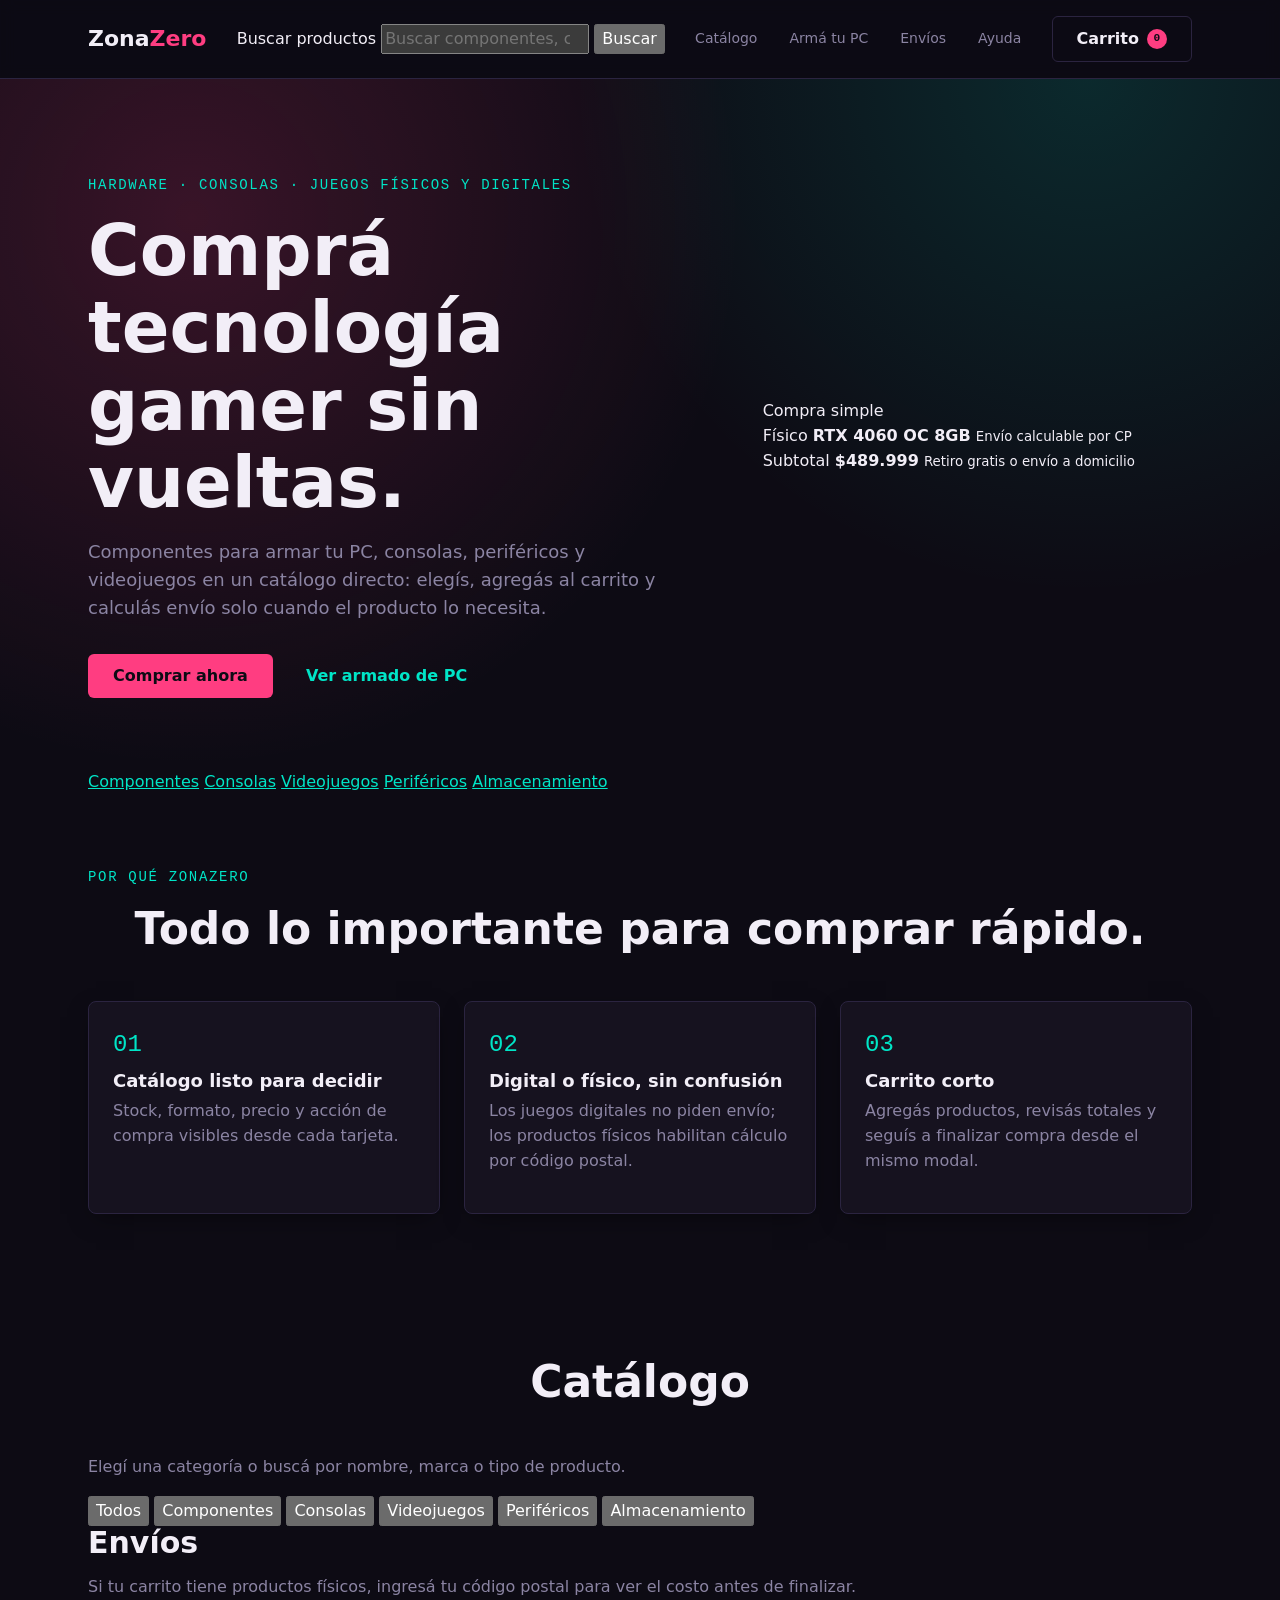
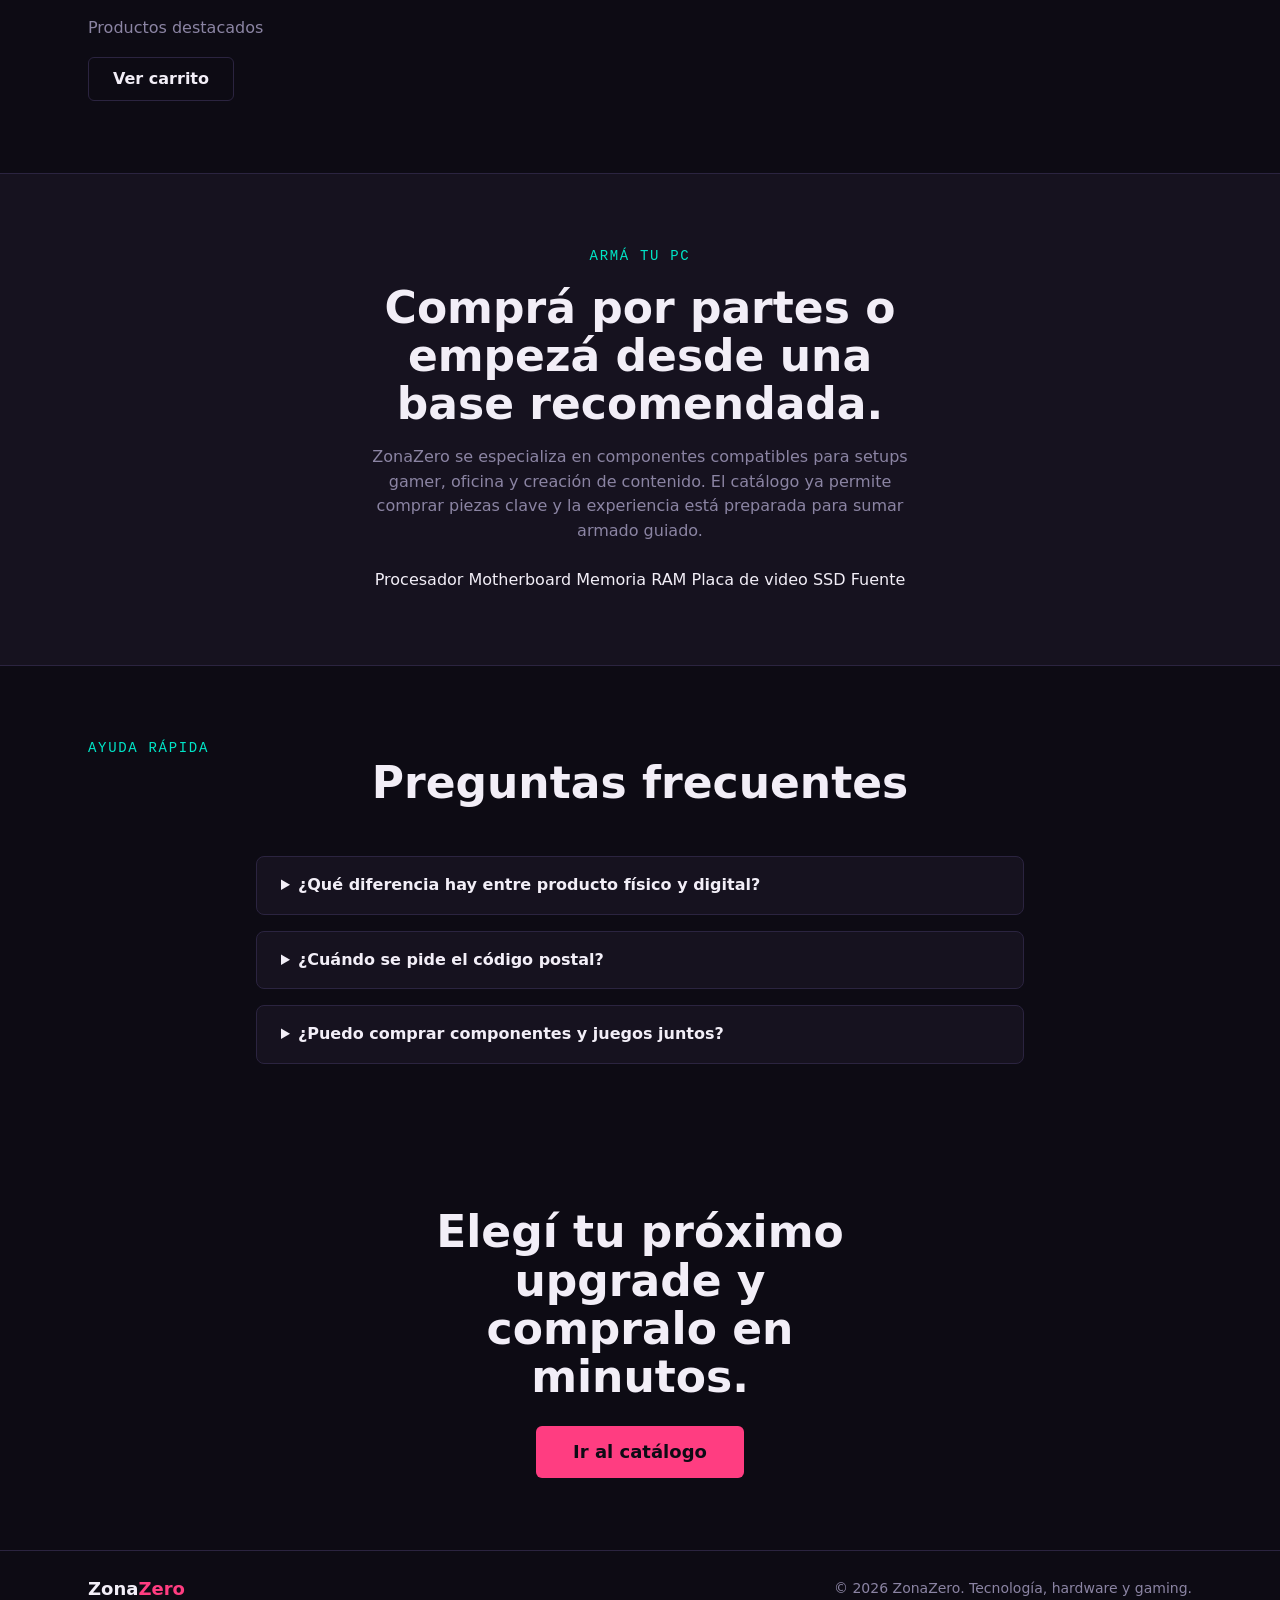
==== src/index.html @ 5b030ef7 "first commit" ====
<!DOCTYPE html>
<html lang="es">
<head>
  <meta charset="UTF-8">
  <meta name="viewport" content="width=device-width, initial-scale=1.0">
  <title>ZonaZero — Tecnología, componentes y gaming</title>
  <meta name="author" content="ZonaZero by @JoaquinNeguelua">
  <meta name="title" content="ZonaZero">
  <meta name="description" content="Comprá componentes de PC, consolas, videojuegos físicos y digitales con carrito simple y cálculo de envío por código postal.">

  <link rel="stylesheet" href="css/variables.css">
  <link rel="stylesheet" href="css/base.css">
  <link rel="stylesheet" href="css/components.css">
</head>
<body>
  <a class="skip-link" href="#main">Saltar al contenido principal</a>

  <header class="site-header" data-header>
    <div class="wrap site-header__inner">
      <a href="#hero" class="logo" aria-label="ZonaZero, inicio">
        Zona<span class="logo__accent">Zero</span>
      </a>

      <form class="header-search" role="search" aria-label="Buscar productos">
        <label class="sr-only" for="site-search">Buscar productos</label>
        <input id="site-search" type="search" placeholder="Buscar componentes, consolas o juegos" data-search-input>
        <button type="submit" aria-label="Buscar">Buscar</button>
      </form>

      <nav class="site-nav" aria-label="Navegación principal">
        <a href="#catalogo">Catálogo</a>
        <a href="#armador">Armá tu PC</a>
        <a href="#envios">Envíos</a>
        <a href="#faq">Ayuda</a>
      </nav>

      <button type="button" class="btn btn--outline cart-btn" data-open-modal="cart-modal" data-cart-button>
        Carrito <span class="cart-btn__count" data-cart-count>0</span>
      </button>
    </div>
  </header>

  <main id="main">
    <section id="hero" class="hero">
      <div class="wrap hero__inner">
        <div class="hero__copy">
          <p class="eyebrow">Hardware · Consolas · Juegos físicos y digitales</p>
          <h1 class="hero__title">
            Comprá tecnología gamer sin vueltas.
          </h1>
          <p class="hero__subtitle">
            Componentes para armar tu PC, consolas, periféricos y videojuegos en un catálogo directo:
            elegís, agregás al carrito y calculás envío solo cuando el producto lo necesita.
          </p>
          <div class="hero__actions">
            <a href="#catalogo" class="btn btn--primary">Comprar ahora</a>
            <a href="#armador" class="btn btn--ghost">Ver armado de PC</a>
          </div>
        </div>

        <figure class="commerce-preview" aria-labelledby="commerce-preview-title">
          <figcaption id="commerce-preview-title" class="commerce-preview__title">Compra simple</figcaption>
          <div class="commerce-preview__screen">
            <div class="commerce-preview__featured">
              <span class="product-visual product-visual--gpu" aria-hidden="true"></span>
              <div>
                <span class="badge">Físico</span>
                <strong>RTX 4060 OC 8GB</strong>
                <small>Envío calculable por CP</small>
              </div>
            </div>
            <div class="commerce-preview__summary">
              <span>Subtotal</span>
              <strong>$489.999</strong>
              <small>Retiro gratis o envío a domicilio</small>
            </div>
          </div>
        </figure>
      </div>
    </section>

    <section class="category-strip" aria-label="Categorías destacadas">
      <div class="wrap category-strip__inner">
        <a href="#catalogo" data-category-link="Componentes">Componentes</a>
        <a href="#catalogo" data-category-link="Consolas">Consolas</a>
        <a href="#catalogo" data-category-link="Videojuegos">Videojuegos</a>
        <a href="#catalogo" data-category-link="Periféricos">Periféricos</a>
        <a href="#catalogo" data-category-link="Almacenamiento">Almacenamiento</a>
      </div>
    </section>

    <section id="beneficios" class="beneficios">
      <div class="wrap">
        <div class="section-heading">
          <p class="eyebrow">Por qué ZonaZero</p>
          <h2>Todo lo importante para comprar rápido.</h2>
        </div>

        <div class="beneficios__grid">
          <article class="benefit-card">
            <p class="benefit-card__icon" aria-hidden="true">01</p>
            <h3>Catálogo listo para decidir</h3>
            <p>Stock, formato, precio y acción de compra visibles desde cada tarjeta.</p>
          </article>

          <article class="benefit-card">
            <p class="benefit-card__icon" aria-hidden="true">02</p>
            <h3>Digital o físico, sin confusión</h3>
            <p>Los juegos digitales no piden envío; los productos físicos habilitan cálculo por código postal.</p>
          </article>

          <article class="benefit-card">
            <p class="benefit-card__icon" aria-hidden="true">03</p>
            <h3>Carrito corto</h3>
            <p>Agregás productos, revisás totales y seguís a finalizar compra desde el mismo modal.</p>
          </article>
        </div>
      </div>
    </section>

    <section id="catalogo" class="catalogo">
      <div class="wrap catalogo__layout">
        <aside class="catalog-sidebar" aria-label="Filtros de catálogo">
          <h2>Catálogo</h2>
          <p>Elegí una categoría o buscá por nombre, marca o tipo de producto.</p>

          <div class="filter-group" role="group" aria-label="Filtrar por categoría">
            <button type="button" class="filter-chip is-active" data-category-filter="Todos">Todos</button>
            <button type="button" class="filter-chip" data-category-filter="Componentes">Componentes</button>
            <button type="button" class="filter-chip" data-category-filter="Consolas">Consolas</button>
            <button type="button" class="filter-chip" data-category-filter="Videojuegos">Videojuegos</button>
            <button type="button" class="filter-chip" data-category-filter="Periféricos">Periféricos</button>
            <button type="button" class="filter-chip" data-category-filter="Almacenamiento">Almacenamiento</button>
          </div>

          <div id="envios" class="shipping-note">
            <h3>Envíos</h3>
            <p>Si tu carrito tiene productos físicos, ingresá tu código postal para ver el costo antes de finalizar.</p>
          </div>
        </aside>

        <div class="catalog-content">
          <div class="catalog-toolbar">
            <p data-catalog-summary>Productos destacados</p>
            <button type="button" class="btn btn--outline" data-open-modal="cart-modal">Ver carrito</button>
          </div>
          <div class="catalogo__grid" data-catalog></div>
          <p class="catalog-empty" data-catalog-empty hidden>No encontramos productos con ese filtro.</p>
        </div>
      </div>
    </section>

    <section id="armador" class="armador">
      <div class="wrap armador__inner">
        <div>
          <p class="eyebrow">Armá tu PC</p>
          <h2>Comprá por partes o empezá desde una base recomendada.</h2>
          <p class="armador__desc">
            ZonaZero se especializa en componentes compatibles para setups gamer, oficina y creación de contenido.
            El catálogo ya permite comprar piezas clave y la experiencia está preparada para sumar armado guiado.
          </p>
        </div>
        <div class="build-list" aria-label="Componentes principales para armar una PC">
          <span>Procesador</span>
          <span>Motherboard</span>
          <span>Memoria RAM</span>
          <span>Placa de video</span>
          <span>SSD</span>
          <span>Fuente</span>
        </div>
      </div>
    </section>

    <section id="faq" class="faq">
      <div class="wrap">
        <div class="section-heading">
          <p class="eyebrow">Ayuda rápida</p>
          <h2>Preguntas frecuentes</h2>
        </div>

        <div class="faq__list">
          <details>
            <summary>¿Qué diferencia hay entre producto físico y digital?</summary>
            <p>El físico requiere retiro o envío a domicilio. El digital se entrega por email o cuenta asociada, sin costo de envío.</p>
          </details>
          <details>
            <summary>¿Cuándo se pide el código postal?</summary>
            <p>Solo cuando el carrito incluye al menos un producto físico. Así evitamos pasos innecesarios.</p>
          </details>
          <details>
            <summary>¿Puedo comprar componentes y juegos juntos?</summary>
            <p>Sí. El carrito combina categorías y calcula el envío únicamente sobre los artículos físicos.</p>
          </details>
        </div>
      </div>
    </section>

    <section class="cta-final">
      <div class="wrap cta-final__inner">
        <h2>Elegí tu próximo upgrade y compralo en minutos.</h2>
        <a href="#catalogo" class="btn btn--primary btn--lg">Ir al catálogo</a>
      </div>
    </section>
  </main>

  <footer class="site-footer">
    <div class="wrap site-footer__inner">
      <span class="logo logo--sm">Zona<span class="logo__accent">Zero</span></span>
      <p>© 2026 ZonaZero. Tecnología, hardware y gaming.</p>
    </div>
  </footer>

  <dialog id="cart-modal" class="modal modal--wide" aria-labelledby="cart-modal-title">
    <div class="modal__header">
      <h2 id="cart-modal-title">Tu carrito</h2>
      <button type="button" class="modal__close" data-close-modal aria-label="Cerrar">x</button>
    </div>

    <div class="modal__body">
      <p class="cart-empty" data-cart-empty>
        Todavía no agregaste productos. Volvé al catálogo para empezar.
      </p>
      <div class="cart-items" data-cart-items></div>

      <form class="shipping-calculator" data-shipping-form hidden novalidate>
        <div class="field">
          <label for="shipping-postal-code">Código postal para calcular envío</label>
          <div class="inline-field">
            <input type="text" id="shipping-postal-code" name="postalCode" inputmode="numeric" placeholder="Ej: 8400" maxlength="8" aria-describedby="shipping-postal-code-error shipping-result">
            <button type="submit" class="btn btn--outline">Calcular</button>
          </div>
          <small id="shipping-postal-code-error" class="field__error" data-shipping-error aria-live="polite"></small>
        </div>
        <p id="shipping-result" class="shipping-result" data-shipping-result aria-live="polite"></p>
      </form>

      <p class="digital-note" data-digital-note hidden>Tu carrito solo tiene productos digitales: no se requiere envío.</p>
    </div>

    <div class="modal__footer cart-footer">
      <dl class="cart-totals">
        <div>
          <dt>Subtotal</dt>
          <dd data-cart-subtotal>$0</dd>
        </div>
        <div>
          <dt>Envío</dt>
          <dd data-cart-shipping>$0</dd>
        </div>
        <div class="cart-totals__total">
          <dt>Total</dt>
          <dd data-cart-total>$0</dd>
        </div>
      </dl>
      <button type="button" class="btn btn--primary" data-checkout-trigger disabled>
        Finalizar compra
      </button>
    </div>
  </dialog>

  <dialog id="checkout-modal" class="modal modal--wide" aria-labelledby="checkout-modal-title">
    <form class="modal__form" novalidate data-checkout-form>
      <div class="modal__header">
        <h2 id="checkout-modal-title">Finalizar compra</h2>
        <button type="button" class="modal__close" data-close-modal aria-label="Cerrar">x</button>
      </div>

      <div class="modal__body">
        <p class="checkout-total">Total a pagar: <strong data-checkout-total>$0</strong></p>

        <div class="field-row">
          <div class="field">
            <label for="checkout-name">Nombre completo</label>
            <input type="text" id="checkout-name" name="customerName" autocomplete="name" required aria-describedby="checkout-name-error">
            <small id="checkout-name-error" class="field__error" data-error-for="checkout-name" aria-live="polite"></small>
          </div>
          <div class="field">
            <label for="checkout-email">Email</label>
            <input type="email" id="checkout-email" name="customerEmail" autocomplete="email" required aria-describedby="checkout-email-error">
            <small id="checkout-email-error" class="field__error" data-error-for="checkout-email" aria-live="polite"></small>
          </div>
        </div>

        <div class="field" data-address-field hidden>
          <label for="checkout-address">Dirección de entrega</label>
          <input type="text" id="checkout-address" name="shippingAddress" autocomplete="street-address" aria-describedby="checkout-address-error">
          <small id="checkout-address-error" class="field__error" data-error-for="checkout-address" aria-live="polite"></small>
        </div>

        <div class="field">
          <label for="checkout-card-number">Número de tarjeta</label>
          <input type="text" id="checkout-card-number" name="cardNumber" inputmode="numeric" autocomplete="cc-number" placeholder="0000 0000 0000 0000" maxlength="19" required aria-describedby="checkout-card-number-error">
          <small id="checkout-card-number-error" class="field__error" data-error-for="checkout-card-number" aria-live="polite"></small>
        </div>

        <div class="field-row">
          <div class="field">
            <label for="checkout-card-exp">Vencimiento</label>
            <input type="text" id="checkout-card-exp" name="cardExpiry" inputmode="numeric" autocomplete="cc-exp" placeholder="MM/AA" maxlength="5" required aria-describedby="checkout-card-exp-error">
            <small id="checkout-card-exp-error" class="field__error" data-error-for="checkout-card-exp" aria-live="polite"></small>
          </div>
          <div class="field">
            <label for="checkout-card-cvv">Código de seguridad</label>
            <input type="text" id="checkout-card-cvv" name="cardCvv" inputmode="numeric" autocomplete="cc-csc" placeholder="CVV" maxlength="4" required aria-describedby="checkout-card-cvv-error">
            <small id="checkout-card-cvv-error" class="field__error" data-error-for="checkout-card-cvv" aria-live="polite"></small>
          </div>
        </div>

        <p class="modal__disclaimer">
          Revisá el total antes de confirmar. Los productos digitales se entregan sin costo de envío.
        </p>
      </div>

      <div class="modal__footer">
        <button type="submit" class="btn btn--primary">Confirmar compra</button>
      </div>
    </form>
    <div class="checkout-success" data-checkout-success hidden tabindex="-1">
      Compra confirmada. Te enviamos el detalle del pedido por email.
    </div>
  </dialog>

  <script type="module" src="js/main.js"></script>
</body>
</html>
---- src/css/variables.css ----
/* ============================================================
   ZeroZone — Design Tokens
   Cambiar de temática/campaña = editar este archivo únicamente.
   ============================================================ */

:root {
  /* --- Color: fondo y superficie --- */
  --zz-bg: #0d0b14;
  --zz-surface: #16121f;
  --zz-surface-raised: #1e1830;
  --zz-border: #2b2440;

  /* --- Color: acentos --- */
  --zz-accent-primary: #ff3d81;   /* magenta marquesina */
  --zz-accent-primary-dim: #b32b5c;
  --zz-accent-secondary: #00e5c7; /* cian fósforo CRT */

  /* --- Color: texto --- */
  --zz-text: #f2eef7;
  --zz-text-muted: #8b84a3;
  --zz-text-on-accent: #0d0b14;

  /* --- Color: estado --- */
  --zz-error: #ff6b6b;
  --zz-success: #00e5c7;

  /* --- Tipografía --- */
  --zz-font-display: "Segoe UI", system-ui, sans-serif;
  --zz-font-body: system-ui, -apple-system, BlinkMacSystemFont, "Segoe UI", sans-serif;
  --zz-font-mono: "SFMono-Regular", Consolas, "Liberation Mono", ui-monospace, monospace;

  --zz-fs-900: clamp(2.75rem, 2rem + 3vw, 4.5rem);   /* H1 */
  --zz-fs-800: clamp(2rem, 1.6rem + 1.6vw, 2.75rem);  /* H2 */
  --zz-fs-700: clamp(1.5rem, 1.3rem + 0.8vw, 1.875rem);/* H3 */
  --zz-fs-500: 1.125rem;  /* body destacado */
  --zz-fs-400: 1rem;      /* body */
  --zz-fs-300: 0.875rem;  /* caption / small */

  --zz-lh-tight: 1.1;
  --zz-lh-normal: 1.55;

  /* --- Spacing (escala de 8px) --- */
  --zz-space-1: 0.5rem;
  --zz-space-2: 1rem;
  --zz-space-3: 1.5rem;
  --zz-space-4: 2rem;
  --zz-space-5: 3rem;
  --zz-space-6: 4.5rem;
  --zz-space-7: 6rem;

  /* --- Layout --- */
  --zz-max-width: 72rem;
  --zz-radius-sm: 6px;
  --zz-radius-md: 8px;
  --zz-radius-lg: 8px;

  /* --- Efectos --- */
  --zz-shadow-card: 0 8px 24px -8px rgb(0 0 0 / 0.5);
  --zz-glow-primary: 0 0 0 1px var(--zz-accent-primary),
                      0 0 24px -4px var(--zz-accent-primary);
  --zz-transition: 180ms ease;
}

/* Respeta la preferencia de movimiento reducido del sistema */
@media (prefers-reduced-motion: reduce) {
  :root {
    --zz-transition: 0ms;
  }
}
---- src/css/base.css ----
/* ============================================================
   ZeroZone — Base
   Reset ligero + tipografía global, foco y base de controles.
   ============================================================ */

*,
*::before,
*::after {
  box-sizing: border-box;
}

html {
  scroll-behavior: smooth;
  color-scheme: dark;
}

@media (prefers-reduced-motion: reduce) {
  html {
    scroll-behavior: auto;
  }
}

body {
  margin: 0;
  background: var(--zz-bg);
  color: var(--zz-text);
  font-family: var(--zz-font-body);
  font-size: var(--zz-fs-400);
  line-height: var(--zz-lh-normal);
  -webkit-font-smoothing: antialiased;
}

h1, h2, h3 {
  font-family: var(--zz-font-display);
  color: var(--zz-text);
  line-height: var(--zz-lh-tight);
  letter-spacing: 0;
  margin: 0 0 var(--zz-space-2);
}

h1 { font-size: var(--zz-fs-900); }
h2 { font-size: var(--zz-fs-800); }
h3 { font-size: var(--zz-fs-700); }

p {
  margin: 0 0 var(--zz-space-2);
  color: var(--zz-text-muted);
}

a {
  color: var(--zz-accent-secondary);
}

button,
input {
  font: inherit;
}

/* Foco visible consistente en todo el sitio (a11y) */
:focus-visible {
  outline: 2px solid var(--zz-accent-secondary);
  outline-offset: 3px;
  border-radius: 4px;
}

/* Contenedor centrado reutilizable */
.wrap {
  width: 100%;
  max-width: var(--zz-max-width);
  margin-inline: auto;
  padding-inline: var(--zz-space-3);
}

/* Utilidad tipográfica: texto pequeño "eyebrow" sobre títulos */
.eyebrow {
  font-family: var(--zz-font-mono);
  font-size: var(--zz-fs-300);
  color: var(--zz-accent-secondary);
  text-transform: uppercase;
  letter-spacing: 0.12em;
  margin-bottom: var(--zz-space-2);
}

/* Link de salto de accesibilidad, visible solo al enfocar */
.skip-link {
  position: absolute;
  left: -9999px;
  top: 0;
  background: var(--zz-accent-primary);
  color: var(--zz-text-on-accent);
  padding: var(--zz-space-1) var(--zz-space-2);
  z-index: 1000;
  border-radius: 0 0 var(--zz-radius-sm) 0;
}

.skip-link:focus {
  left: 0;
}
---- src/css/components.css ----
/* ============================================================
   ZeroZone — Components
   ============================================================ */

/* -------------------- Botones -------------------- */
.btn {
  --_pad-y: 0.75rem;
  --_pad-x: 1.5rem;
  display: inline-flex;
  align-items: center;
  gap: 0.5rem;
  font-family: var(--zz-font-body);
  font-weight: 600;
  font-size: var(--zz-fs-400);
  padding: var(--_pad-y) var(--_pad-x);
  border-radius: var(--zz-radius-sm);
  border: 1px solid transparent;
  cursor: pointer;
  transition: transform var(--zz-transition), box-shadow var(--zz-transition),
              background-color var(--zz-transition), border-color var(--zz-transition);
  text-decoration: none;
  line-height: 1;
  text-align: center;
  min-height: 2.75rem;
}

.btn:hover {
  transform: translateY(-1px);
}

.btn--primary {
  background: var(--zz-accent-primary);
  color: var(--zz-text-on-accent);
}

.btn--primary:hover {
  box-shadow: var(--zz-glow-primary);
}

.btn--outline {
  background: transparent;
  border-color: var(--zz-border);
  color: var(--zz-text);
}

.btn--outline:hover {
  border-color: var(--zz-accent-primary);
}

.btn--ghost {
  background: transparent;
  color: var(--zz-accent-secondary);
  padding-inline: var(--zz-space-1);
}

.btn--lg {
  --_pad-y: 1rem;
  --_pad-x: 2.25rem;
  font-size: var(--zz-fs-500);
}

/* -------------------- Header -------------------- */
.site-header {
  position: sticky;
  top: 0;
  z-index: 100;
  background: color-mix(in srgb, var(--zz-bg) 85%, transparent);
  backdrop-filter: blur(8px);
  border-bottom: 1px solid var(--zz-border);
}

.site-header__inner {
  display: flex;
  flex-wrap: wrap;
  align-items: center;
  justify-content: space-between;
  gap: var(--zz-space-3);
  padding-block: var(--zz-space-2);
}

.logo {
  font-family: var(--zz-font-display);
  font-weight: 700;
  font-size: 1.375rem;
  color: var(--zz-text);
  text-decoration: none;
  letter-spacing: 0;
}

.logo--sm {
  font-size: 1.125rem;
}

.logo__accent {
  color: var(--zz-accent-primary);
}

.site-nav {
  order: 3;
  display: flex;
  gap: var(--zz-space-2);
  width: 100%;
  overflow-x: auto;
  padding-block: 0.25rem;
}

.site-nav a {
  color: var(--zz-text-muted);
  text-decoration: none;
  font-size: var(--zz-fs-300);
  font-weight: 500;
}

.site-nav a:hover {
  color: var(--zz-text);
}

.site-header__actions {
  display: flex;
  align-items: center;
  gap: var(--zz-space-2);
}

.user-greeting {
  font-family: var(--zz-font-mono);
  font-size: var(--zz-fs-300);
  color: var(--zz-accent-secondary);
}

.cart-btn__count {
  display: inline-flex;
  align-items: center;
  justify-content: center;
  min-width: 1.25rem;
  height: 1.25rem;
  padding-inline: 0.35rem;
  border-radius: 999px;
  background: var(--zz-accent-primary);
  color: var(--zz-text-on-accent);
  font-family: var(--zz-font-mono);
  font-size: 0.7rem;
  font-weight: 600;
}

@media (min-width: 768px) {
  .site-nav {
    order: initial;
    width: auto;
    gap: var(--zz-space-4);
    overflow: visible;
  }
}

/* -------------------- Hero -------------------- */
.hero {
  padding-block: var(--zz-space-7) var(--zz-space-6);
  background:
    radial-gradient(circle at 15% 20%, color-mix(in srgb, var(--zz-accent-primary) 18%, transparent), transparent 45%),
    radial-gradient(circle at 85% 0%, color-mix(in srgb, var(--zz-accent-secondary) 14%, transparent), transparent 40%);
}

.hero__inner {
  display: grid;
  gap: var(--zz-space-5);
  align-items: center;
}

.hero__copy {
  max-width: 46rem;
}

@media (min-width: 900px) {
  .hero__inner {
    grid-template-columns: minmax(0, 1fr) minmax(21rem, 0.8fr);
  }
}

.hero__title-accent {
  color: var(--zz-accent-primary);
}

.hero__subtitle {
  font-size: var(--zz-fs-500);
  max-width: 38rem;
  margin-bottom: var(--zz-space-4);
}

.hero__actions {
  display: flex;
  flex-wrap: wrap;
  align-items: center;
  gap: var(--zz-space-3);
}

.product-preview {
  margin: 0;
}

.product-preview__title {
  font-family: var(--zz-font-mono);
  color: var(--zz-accent-secondary);
  font-size: var(--zz-fs-300);
  margin-bottom: var(--zz-space-1);
}

.product-preview__screen {
  border: 1px solid var(--zz-border);
  border-radius: var(--zz-radius-md);
  background: var(--zz-surface);
  box-shadow: var(--zz-shadow-card);
  overflow: hidden;
}

.product-preview__bar {
  display: flex;
  gap: 0.4rem;
  padding: var(--zz-space-2);
  border-bottom: 1px solid var(--zz-border);
  background: var(--zz-surface-raised);
}

.product-preview__bar span {
  width: 0.65rem;
  height: 0.65rem;
  border-radius: 50%;
  background: var(--zz-accent-primary);
}

.product-preview__bar span:nth-child(2) {
  background: var(--zz-accent-secondary);
}

.product-preview__bar span:nth-child(3) {
  background: var(--zz-text-muted);
}

.product-preview__content {
  display: grid;
  gap: var(--zz-space-2);
  padding: var(--zz-space-2);
}

.product-preview__catalog {
  display: grid;
  gap: var(--zz-space-2);
}

.product-preview__catalog article,
.product-preview__cart {
  border: 1px solid var(--zz-border);
  border-radius: var(--zz-radius-sm);
  padding: var(--zz-space-2);
  background: color-mix(in srgb, var(--zz-surface-raised) 82%, var(--zz-bg));
}

.product-preview__catalog article {
  display: grid;
  gap: 0.35rem;
}

.product-preview__catalog strong,
.product-preview__cart strong {
  color: var(--zz-text);
}

.product-preview__catalog small,
.product-preview__cart small,
.product-preview__cart span {
  color: var(--zz-text-muted);
}

.preview-chip {
  width: fit-content;
  border-radius: var(--zz-radius-sm);
  padding: 0.15rem 0.45rem;
  background: color-mix(in srgb, var(--zz-accent-secondary) 16%, transparent);
  color: var(--zz-accent-secondary);
  font-family: var(--zz-font-mono);
  font-size: 0.75rem;
}

.product-preview__cart {
  display: grid;
  gap: 0.35rem;
  border-color: var(--zz-accent-primary);
}

@media (min-width: 520px) {
  .product-preview__content {
    grid-template-columns: 1fr 0.8fr;
  }
}

/* -------------------- Divisor "marquesina" (elemento firma) -------------------- */
.marquee-divider {
  height: 2px;
  width: 100%;
  background: linear-gradient(
    90deg,
    transparent,
    var(--zz-accent-secondary) 20%,
    var(--zz-accent-primary) 50%,
    var(--zz-accent-secondary) 80%,
    transparent
  );
  background-size: 200% 100%;
  opacity: 0.6;
  animation: zz-marquee-slide 6s linear infinite;
}

@keyframes zz-marquee-slide {
  from { background-position: 0% 0; }
  to   { background-position: -200% 0; }
}

@media (prefers-reduced-motion: reduce) {
  .marquee-divider {
    animation: none;
  }
}

/* -------------------- Secciones genéricas -------------------- */
.beneficios,
.armador,
.catalogo,
.faq,
.cta-final {
  padding-block: var(--zz-space-6);
}

.beneficios h2,
.catalogo h2,
.faq h2 {
  text-align: center;
  margin-bottom: var(--zz-space-5);
}

/* -------------------- Beneficios -------------------- */
.beneficios__grid {
  display: grid;
  gap: var(--zz-space-3);
  grid-template-columns: 1fr;
}

@media (min-width: 768px) {
  .beneficios__grid {
    grid-template-columns: repeat(3, 1fr);
  }
}

.benefit-card {
  background: var(--zz-surface);
  border: 1px solid var(--zz-border);
  border-radius: var(--zz-radius-md);
  padding: var(--zz-space-3);
  box-shadow: var(--zz-shadow-card);
}

.benefit-card__icon {
  font-family: var(--zz-font-mono);
  color: var(--zz-accent-secondary);
  font-size: 1.5rem;
  margin: 0 0 var(--zz-space-1);
}

.benefit-card h3 {
  font-size: var(--zz-fs-500);
  margin-bottom: var(--zz-space-1);
}

.benefit-card__tag {
  font-family: var(--zz-font-mono);
  font-size: var(--zz-fs-300);
  color: var(--zz-accent-primary);
  text-transform: uppercase;
  letter-spacing: 0.08em;
  margin: 0;
}

.benefit-card__link {
  background: none;
  border: none;
  color: var(--zz-accent-secondary);
  font-family: var(--zz-font-body);
  font-weight: 600;
  font-size: var(--zz-fs-400);
  padding: 0;
  cursor: pointer;
}

.benefit-card__link:hover {
  text-decoration: underline;
}

/* -------------------- Armador (placeholder) -------------------- */
.armador {
  background: var(--zz-surface);
  border-top: 1px solid var(--zz-border);
  border-bottom: 1px solid var(--zz-border);
}

.armador__inner {
  max-width: 38rem;
  text-align: center;
  margin-inline: auto;
}

.armador__desc {
  margin-bottom: var(--zz-space-3);
}

/* -------------------- Catálogo -------------------- */
.catalogo__desc {
  text-align: center;
  margin-top: calc(var(--zz-space-5) * -1 + var(--zz-space-1));
  margin-bottom: var(--zz-space-4);
}

.catalogo__grid {
  display: grid;
  gap: var(--zz-space-3);
  grid-template-columns: repeat(auto-fill, minmax(220px, 1fr));
}

.product-card {
  background: var(--zz-surface);
  border: 1px solid var(--zz-border);
  border-radius: var(--zz-radius-md);
  overflow: hidden;
  display: flex;
  flex-direction: column;
}

.product-card__media {
  aspect-ratio: 4 / 3;
  background: var(--zz-surface-raised);
  display: flex;
  align-items: center;
  justify-content: center;
  font-family: var(--zz-font-mono);
  color: var(--zz-text-muted);
  font-size: var(--zz-fs-300);
}

.product-card__body {
  padding: var(--zz-space-2);
  display: flex;
  flex-direction: column;
  gap: var(--zz-space-1);
  flex: 1;
}

.product-card__name {
  font-weight: 600;
  font-size: var(--zz-fs-400);
  margin: 0;
  color: var(--zz-text);
}

.product-card__price {
  font-family: var(--zz-font-mono);
  color: var(--zz-accent-secondary);
  margin: 0;
}

.product-card__buy {
  margin-top: auto;
  width: 100%;
  justify-content: center;
}

.product-card__buy[disabled] {
  opacity: 0.5;
  cursor: not-allowed;
  transform: none;
}

/* -------------------- FAQ -------------------- */
.faq__list {
  display: grid;
  gap: var(--zz-space-2);
  grid-template-columns: 1fr;
  max-width: 48rem;
  margin-inline: auto;
}

.faq details {
  background: var(--zz-surface);
  border: 1px solid var(--zz-border);
  border-radius: var(--zz-radius-md);
  padding: var(--zz-space-2) var(--zz-space-3);
}

.faq summary {
  cursor: pointer;
  color: var(--zz-text);
  font-weight: 600;
}

.faq details[open] summary {
  margin-bottom: var(--zz-space-1);
}

.faq p {
  margin: 0;
}

/* -------------------- CTA final -------------------- */
.cta-final {
  text-align: center;
}

.cta-final__inner h2 {
  max-width: 30rem;
  margin-inline: auto;
  margin-bottom: var(--zz-space-3);
}

/* -------------------- Footer -------------------- */
.site-footer {
  border-top: 1px solid var(--zz-border);
  padding-block: var(--zz-space-3);
}

.site-footer__inner {
  display: flex;
  flex-wrap: wrap;
  align-items: center;
  justify-content: space-between;
  gap: var(--zz-space-2);
}

.site-footer p {
  font-size: var(--zz-fs-300);
  margin: 0;
}

/* -------------------- Modal de registro -------------------- */
.modal {
  border: 1px solid var(--zz-border);
  border-radius: var(--zz-radius-lg);
  padding: 0;
  background: var(--zz-surface);
  color: var(--zz-text);
  width: min(30rem, calc(100vw - 2rem));
  max-height: min(42rem, calc(100vh - 4rem));
}

.modal::backdrop {
  background: color-mix(in srgb, var(--zz-bg) 70%, transparent);
  backdrop-filter: blur(4px);
}

.modal__form {
  display: flex;
  flex-direction: column;
  max-height: min(42rem, calc(100vh - 4rem));
}

.modal__header {
  display: flex;
  align-items: center;
  justify-content: space-between;
  padding: var(--zz-space-3);
  border-bottom: 1px solid var(--zz-border);
}

.modal__header h2 {
  font-size: var(--zz-fs-700);
  margin: 0;
}

.modal__close {
  background: none;
  border: none;
  color: var(--zz-text-muted);
  font-size: 1.25rem;
  cursor: pointer;
  line-height: 1;
  padding: var(--zz-space-1);
}

.modal__close:hover {
  color: var(--zz-text);
}

.modal__body {
  padding: var(--zz-space-3);
  overflow-y: auto;
  display: flex;
  flex-direction: column;
  gap: var(--zz-space-2);
}

.modal__footer {
  padding: var(--zz-space-3);
  border-top: 1px solid var(--zz-border);
}

.modal__footer .btn {
  width: 100%;
  justify-content: center;
}

.modal__disclaimer {
  font-size: var(--zz-fs-300);
  color: var(--zz-text-muted);
  margin: 0;
}

/* -------------------- Campos de formulario -------------------- */
.field {
  display: flex;
  flex-direction: column;
  gap: 0.25rem;
}

.field label {
  font-size: var(--zz-fs-300);
  font-weight: 500;
  color: var(--zz-text-muted);
}

.field input {
  background: var(--zz-surface-raised);
  border: 1px solid var(--zz-border);
  color: var(--zz-text);
  border-radius: var(--zz-radius-sm);
  padding: 0.65rem 0.75rem;
  font-size: var(--zz-fs-400);
  width: 100%;
}

.field input:focus-visible {
  border-color: var(--zz-accent-secondary);
}

.field input[aria-invalid="true"] {
  border-color: var(--zz-error);
}

.field__error {
  min-height: 1em;
  color: var(--zz-error);
  font-size: var(--zz-fs-300);
}

.field-row {
  display: grid;
  grid-template-columns: 1fr;
  gap: var(--zz-space-2);
}

@media (min-width: 520px) {
  .field-row {
    grid-template-columns: 1fr 1fr;
  }
}

/* -------------------- Carrito -------------------- */
.cart-empty {
  color: var(--zz-text-muted);
  font-size: var(--zz-fs-300);
  text-align: center;
  padding-block: var(--zz-space-3);
}

.cart-items {
  display: flex;
  flex-direction: column;
  gap: var(--zz-space-2);
}

.cart-item {
  display: flex;
  align-items: flex-start;
  justify-content: space-between;
  gap: var(--zz-space-2);
  padding-bottom: var(--zz-space-2);
  border-bottom: 1px solid var(--zz-border);
}

.cart-item__name {
  color: var(--zz-text);
  font-weight: 600;
  margin: 0;
}

.cart-item__meta {
  font-family: var(--zz-font-mono);
  font-size: var(--zz-fs-300);
  color: var(--zz-text-muted);
  margin: 0;
}

.cart-item__remove {
  background: none;
  border: none;
  color: var(--zz-text-muted);
  cursor: pointer;
  font-size: 1rem;
  line-height: 1;
  padding: 0.25rem;
}

.cart-item__remove:hover {
  color: var(--zz-error);
}

.cart-footer {
  display: flex;
  flex-direction: column;
  gap: var(--zz-space-2);
}

.cart-subtotal {
  display: flex;
  align-items: center;
  justify-content: space-between;
  font-size: var(--zz-fs-500);
}

.cart-subtotal strong {
  font-family: var(--zz-font-mono);
  color: var(--zz-accent-secondary);
}

.cart-footer .btn {
  width: 100%;
  justify-content: center;
}

/* -------------------- Checkout -------------------- */
.checkout-total {
  font-size: var(--zz-fs-500);
  color: var(--zz-text);
}

.checkout-total strong {
  font-family: var(--zz-font-mono);
  color: var(--zz-accent-secondary);
}

.checkout-success {
  margin: var(--zz-space-3);
  background: color-mix(in srgb, var(--zz-success) 14%, transparent);
  border: 1px solid var(--zz-success);
  color: var(--zz-text);
  border-radius: var(--zz-radius-sm);
  padding: var(--zz-space-2);
  text-align: center;
  font-weight: 500;
}
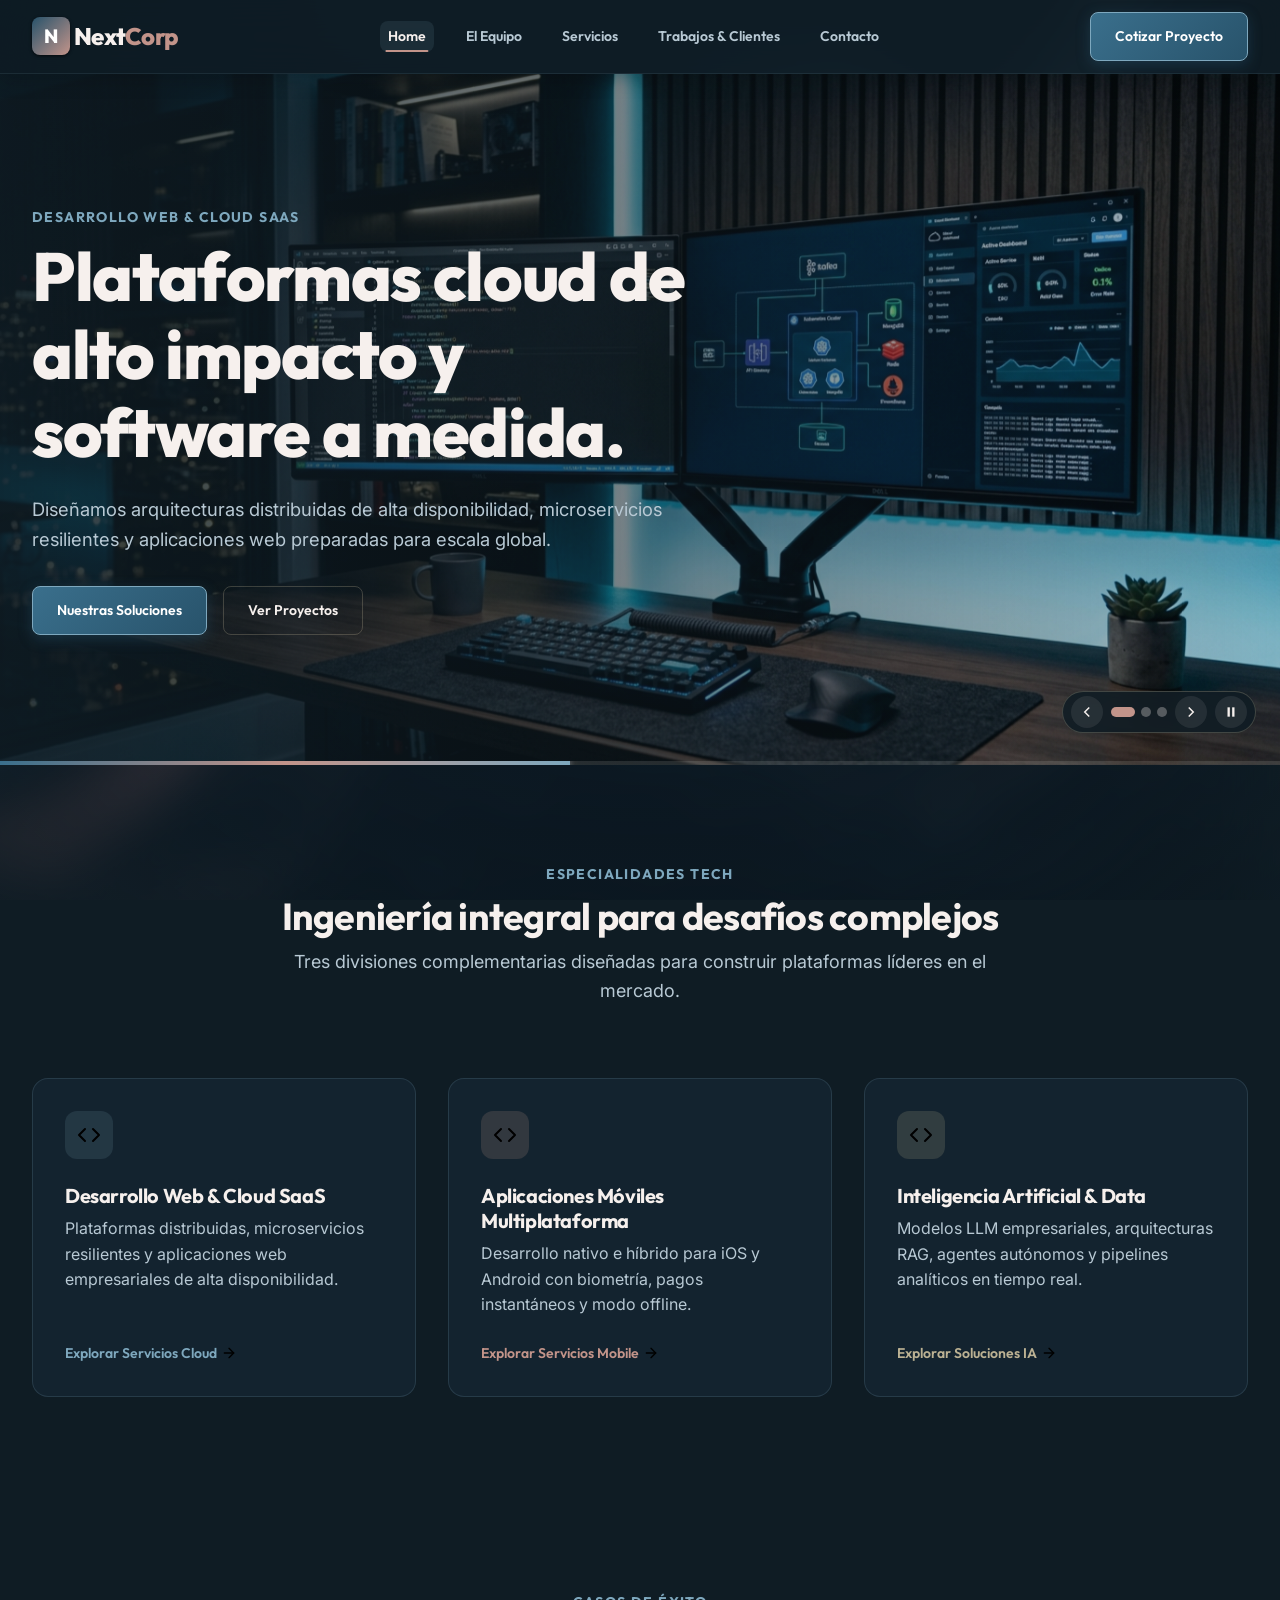
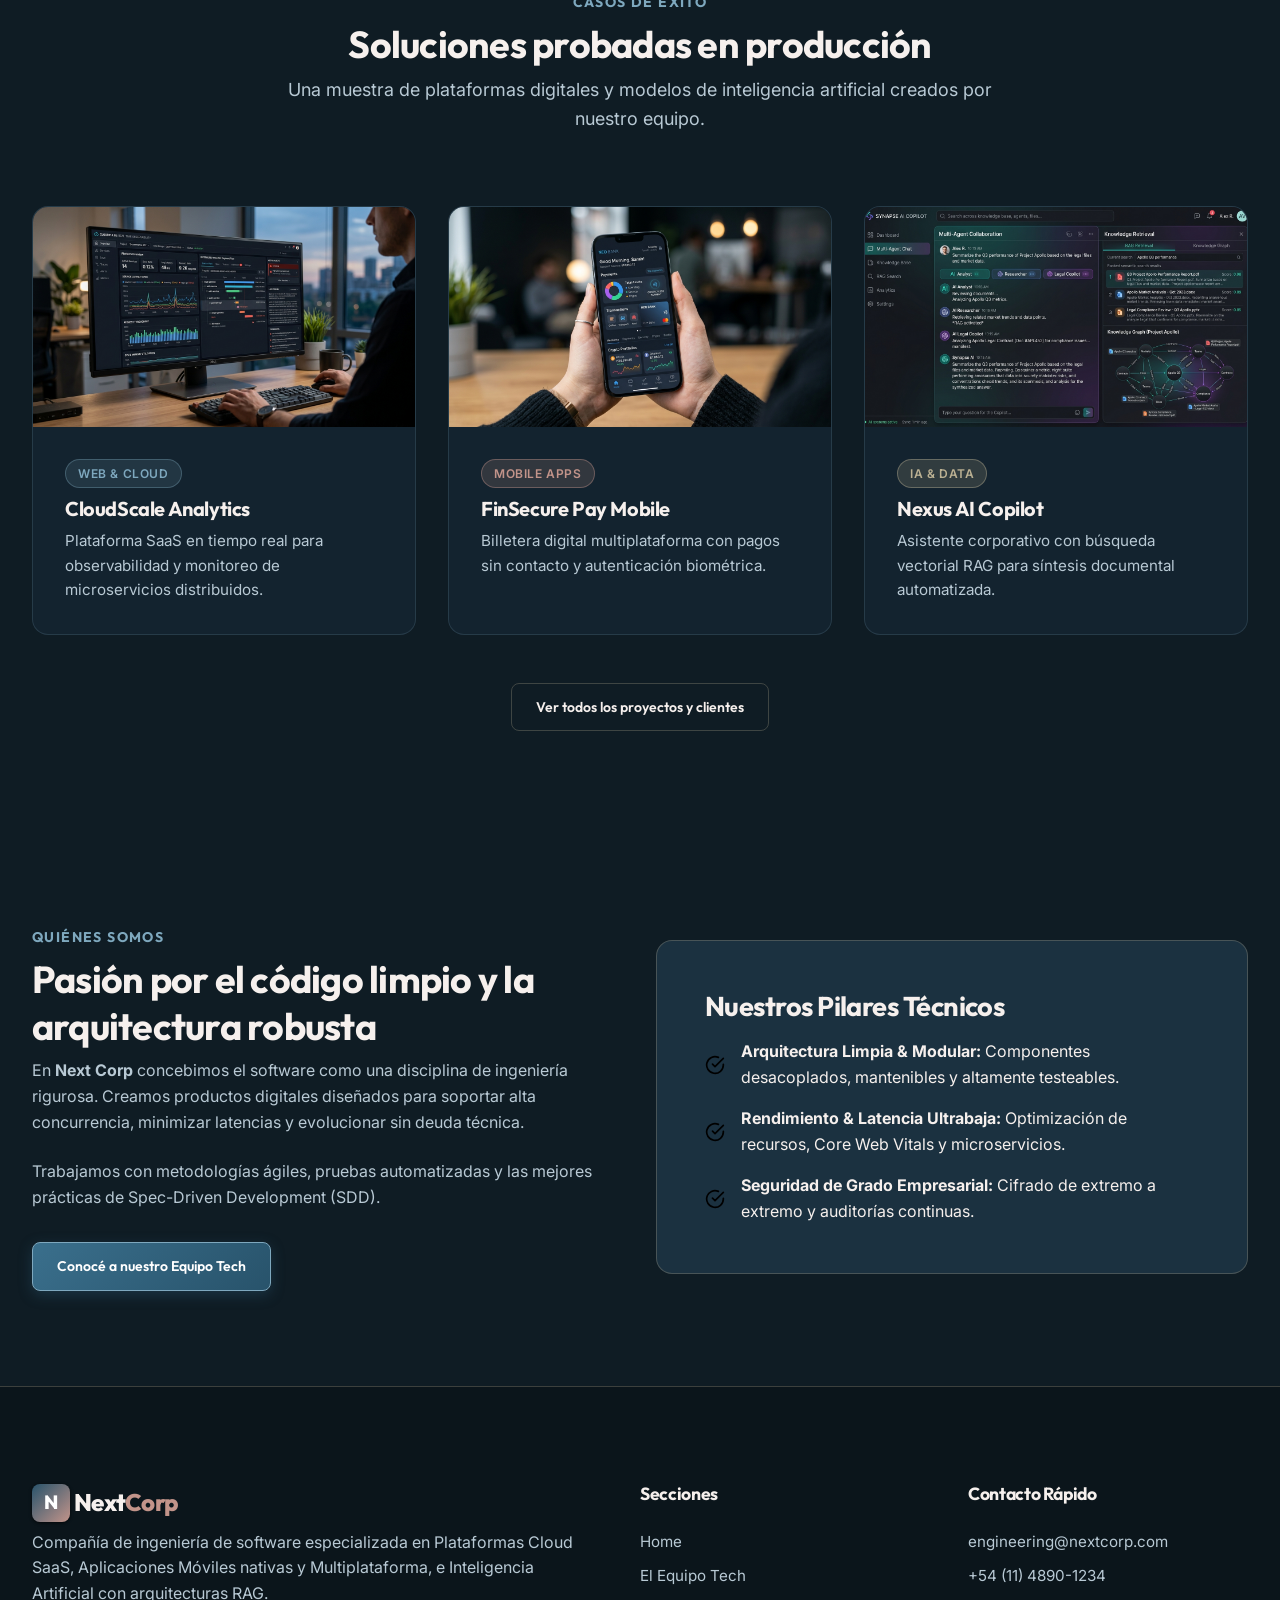
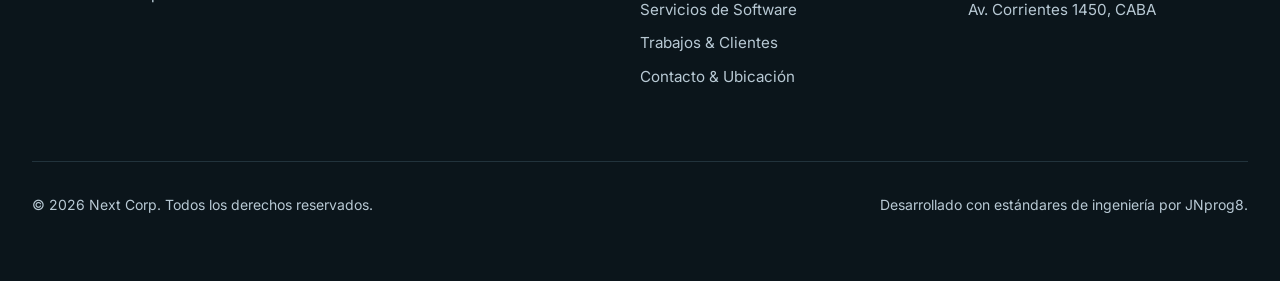
==== commit 1a6bcebc: "feat(portal): implement multi-page corporate website for Next Corp (Sprint 1) - Multi-page architect" ====
--- a/src/index.html
+++ b/src/index.html
@@ -3,323 +3,365 @@
 <head>
   <meta charset="UTF-8">
   <meta name="viewport" content="width=device-width, initial-scale=1.0">
-  <title>ZonaZero — Tecnología, componentes y gaming</title>
-  <meta name="author" content="ZonaZero by @JoaquinNeguelua">
-  <meta name="title" content="ZonaZero">
-  <meta name="description" content="Comprá componentes de PC, consolas, videojuegos físicos y digitales con carrito simple y cálculo de envío por código postal.">
-
+  <title>Next Corp — Desarrollo de Software, Cloud & AI</title>
+  <meta name="description" content="Next Corp: Soluciones de ingeniería de software a medida, arquitecturas cloud SaaS, aplicaciones móviles nativas y modelos de Inteligencia Artificial con RAG.">
+  <meta name="author" content="Next Corp">
+
+  <!-- Google Fonts: Inter & Outfit -->
+  <link rel="preconnect" href="https://fonts.googleapis.com">
+  <link rel="preconnect" href="https://fonts.gstatic.com" crossorigin>
+  <link href="https://fonts.googleapis.com/css2?family=Inter:wght@300;400;500;600;700&family=Outfit:wght@500;600;700;800&display=swap" rel="stylesheet">
+
+  <!-- Estilos Modulares -->
   <link rel="stylesheet" href="css/variables.css">
   <link rel="stylesheet" href="css/base.css">
+  <link rel="stylesheet" href="css/layout.css">
   <link rel="stylesheet" href="css/components.css">
+  <link rel="stylesheet" href="css/animations.css">
 </head>
 <body>
+  <!-- Fondo Animado Atmosférico con Efecto Blur -->
+  <div class="site-background" aria-hidden="true">
+    <img src="assets/img/background-animated.gif" alt="" class="site-background__media">
+    <div class="site-background__overlay"></div>
+  </div>
+
+  <!-- Barra de Progreso de Navegación Superior (Top Progress Bar) -->
+  <div class="page-progress-bar" aria-hidden="true"></div>
+
+  <!-- Enlace accesible para saltar al contenido principal -->
   <a class="skip-link" href="#main">Saltar al contenido principal</a>
 
+  <!-- ==========================================================================
+       Header y Navegación Principal
+       ========================================================================== -->
   <header class="site-header" data-header>
-    <div class="wrap site-header__inner">
-      <a href="#hero" class="logo" aria-label="ZonaZero, inicio">
-        Zona<span class="logo__accent">Zero</span>
+    <div class="container site-header__inner">
+      <a href="index.html" class="logo" aria-label="Next Corp, ir a la página de inicio">
+        <span class="logo__mark" aria-hidden="true">N</span>
+        <span>Next<span class="logo__accent">Corp</span></span>
       </a>
 
-      <form class="header-search" role="search" aria-label="Buscar productos">
-        <label class="sr-only" for="site-search">Buscar productos</label>
-        <input id="site-search" type="search" placeholder="Buscar componentes, consolas o juegos" data-search-input>
-        <button type="submit" aria-label="Buscar">Buscar</button>
-      </form>
-
+      <!-- Navegación Desktop -->
       <nav class="site-nav" aria-label="Navegación principal">
-        <a href="#catalogo">Catálogo</a>
-        <a href="#armador">Armá tu PC</a>
-        <a href="#envios">Envíos</a>
-        <a href="#faq">Ayuda</a>
+        <a href="index.html" class="site-nav__link is-active" data-nav-link>Home</a>
+        <a href="equipo.html" class="site-nav__link" data-nav-link>El Equipo</a>
+        <a href="servicios.html" class="site-nav__link" data-nav-link>Servicios</a>
+        <a href="trabajos.html" class="site-nav__link" data-nav-link>Trabajos & Clientes</a>
+        <a href="contacto.html" class="site-nav__link" data-nav-link>Contacto</a>
       </nav>
 
-      <button type="button" class="btn btn--outline cart-btn" data-open-modal="cart-modal" data-cart-button>
-        Carrito <span class="cart-btn__count" data-cart-count>0</span>
-      </button>
+      <div class="flex items-center gap-sm">
+        <a href="contacto.html" class="btn btn--primary" id="header-cta-btn">Cotizar Proyecto</a>
+        <button type="button" class="nav-toggle" aria-label="Abrir menú de navegación" aria-expanded="false" data-nav-toggle>
+          <span class="nav-toggle__bar" aria-hidden="true"></span>
+          <span class="nav-toggle__bar" aria-hidden="true"></span>
+          <span class="nav-toggle__bar" aria-hidden="true"></span>
+        </button>
+      </div>
+    </div>
+
+    <!-- Menú Móvil -->
+    <div class="mobile-nav" data-mobile-nav aria-label="Menú móvil">
+      <a href="index.html" class="mobile-nav__link is-active" data-nav-link>Home</a>
+      <a href="equipo.html" class="mobile-nav__link" data-nav-link>El Equipo</a>
+      <a href="servicios.html" class="mobile-nav__link" data-nav-link>Servicios</a>
+      <a href="trabajos.html" class="mobile-nav__link" data-nav-link>Trabajos & Clientes</a>
+      <a href="contacto.html" class="mobile-nav__link" data-nav-link>Contacto</a>
     </div>
   </header>
 
-  <main id="main">
-    <section id="hero" class="hero">
-      <div class="wrap hero__inner">
-        <div class="hero__copy">
-          <p class="eyebrow">Hardware · Consolas · Juegos físicos y digitales</p>
-          <h1 class="hero__title">
-            Comprá tecnología gamer sin vueltas.
-          </h1>
-          <p class="hero__subtitle">
-            Componentes para armar tu PC, consolas, periféricos y videojuegos en un catálogo directo:
-            elegís, agregás al carrito y calculás envío solo cuando el producto lo necesita.
-          </p>
-          <div class="hero__actions">
-            <a href="#catalogo" class="btn btn--primary">Comprar ahora</a>
-            <a href="#armador" class="btn btn--ghost">Ver armado de PC</a>
+  <main id="main" class="page-content">
+    <!-- ==========================================================================
+         Hero con Carrusel Interactivo Horizontal (5s)
+         ========================================================================== -->
+    <section class="hero" aria-label="Presentación principal de Next Corp">
+      <div class="carousel" data-carousel>
+        <div class="carousel__track">
+          
+          <!-- Slide 1: Web & Cloud -->
+          <article class="carousel__slide is-active" data-carousel-slide>
+            <div class="carousel__bg">
+              <img src="assets/img/hero/hero_web_cloud.jpg" alt="Ingeniería de software, plataformas web y arquitectura cloud" fetchpriority="high">
+            </div>
+            <div class="container">
+              <div class="carousel__content">
+                <p class="eyebrow">Desarrollo Web & Cloud SaaS</p>
+                <h1 class="carousel__title">Plataformas cloud de alto impacto y software a medida.</h1>
+                <p class="carousel__description">
+                  Diseñamos arquitecturas distribuidas de alta disponibilidad, microservicios resilientes y aplicaciones web preparadas para escala global.
+                </p>
+                <div class="carousel__actions">
+                  <a href="servicios.html" class="btn btn--primary">Nuestras Soluciones</a>
+                  <a href="trabajos.html" class="btn btn--outline">Ver Proyectos</a>
+                </div>
+              </div>
+            </div>
+          </article>
+
+          <!-- Slide 2: Mobile Apps -->
+          <article class="carousel__slide" data-carousel-slide>
+            <div class="carousel__bg">
+              <img src="assets/img/hero/hero_mobile_apps.jpg" alt="Desarrollo de aplicaciones móviles para iOS y Android" loading="lazy">
+            </div>
+            <div class="container">
+              <div class="carousel__content">
+                <p class="eyebrow" style="color: var(--color-secondary);">Mobile Engineering</p>
+                <h2 class="carousel__title">Experiencias móviles fluidas, nativas y multiplataforma.</h2>
+                <p class="carousel__description">
+                  Creamos aplicaciones para iOS y Android con micro-interacciones de alta fidelidad, capacidades offline-first y seguridad de nivel bancario.
+                </p>
+                <div class="carousel__actions">
+                  <a href="servicios.html#mobile" class="btn btn--secondary">Desarrollo Móvil</a>
+                  <a href="trabajos.html" class="btn btn--outline">Ver Apps</a>
+                </div>
+              </div>
+            </div>
+          </article>
+
+          <!-- Slide 3: AI & Data -->
+          <article class="carousel__slide" data-carousel-slide>
+            <div class="carousel__bg">
+              <img src="assets/img/hero/hero_ai_data.jpg" alt="Inteligencia artificial generativa, modelos LLM y analítica de datos" loading="lazy">
+            </div>
+            <div class="container">
+              <div class="carousel__content">
+                <p class="eyebrow" style="color: var(--color-sand);">Inteligencia Artificial & Data</p>
+                <h2 class="carousel__title">Modelos LLM, arquitecturas RAG y análisis predictivo.</h2>
+                <p class="carousel__description">
+                  Potenciamos procesos de negocio integrando agentes inteligentes autónomos, búsqueda semántica vectorial y pipelines analíticos en tiempo real.
+                </p>
+                <div class="carousel__actions">
+                  <a href="servicios.html#ai" class="btn btn--primary">Soluciones de IA</a>
+                  <a href="contacto.html" class="btn btn--outline">Consultar Especialistas</a>
+                </div>
+              </div>
+            </div>
+          </article>
+
+        </div>
+
+        <!-- Barra de Carga y Progreso del Carrusel (5s con avance automático) -->
+        <div class="carousel__progress" aria-hidden="true">
+          <div class="carousel__progress-bar" data-carousel-progress></div>
+        </div>
+
+        <!-- Controles del Carrusel -->
+        <div class="carousel__controls">
+          <button type="button" class="carousel__btn" data-carousel-prev aria-label="Slide anterior">
+            <svg width="18" height="18" viewBox="0 0 24 24" fill="none" stroke="currentColor" stroke-width="2" aria-hidden="true"><polyline points="15 18 9 12 15 6"></polyline></svg>
+          </button>
+
+          <div class="carousel__indicators" data-carousel-dots aria-label="Seleccionar diapositiva"></div>
+
+          <button type="button" class="carousel__btn" data-carousel-next aria-label="Slide siguiente">
+            <svg width="18" height="18" viewBox="0 0 24 24" fill="none" stroke="currentColor" stroke-width="2" aria-hidden="true"><polyline points="9 18 15 12 9 6"></polyline></svg>
+          </button>
+
+          <button type="button" class="carousel__btn" data-carousel-pause aria-label="Pausar carrusel" aria-pressed="false">
+            <svg width="14" height="14" viewBox="0 0 24 24" fill="currentColor" aria-hidden="true"><rect x="6" y="4" width="4" height="16"></rect><rect x="14" y="4" width="4" height="16"></rect></svg>
+          </button>
+        </div>
+      </div>
+    </section>
+
+    <!-- ==========================================================================
+         Sección: Resumen de Servicios y Especialidades
+         ========================================================================== -->
+    <section class="section section--featured" aria-label="Especialidades de Software">
+      <div class="container">
+        <div class="section-header" data-animate>
+          <p class="eyebrow">Especialidades Tech</p>
+          <h2 class="section-title">Ingeniería integral para desafíos complejos</h2>
+          <p class="section-subtitle">Tres divisiones complementarias diseñadas para construir plataformas líderes en el mercado.</p>
+        </div>
+
+        <div class="grid grid--3-col">
+          <!-- Card 1 -->
+          <article class="strip-card" data-animate data-delay="100">
+            <div>
+              <div class="strip-card__icon" aria-hidden="true">
+                <img src="assets/icons/code.svg" width="24" height="24" alt="">
+              </div>
+              <h3 class="strip-card__title">Desarrollo Web & Cloud SaaS</h3>
+              <p>Plataformas distribuidas, microservicios resilientes y aplicaciones web empresariales de alta disponibilidad.</p>
+            </div>
+            <a href="servicios.html" class="strip-card__link">
+              <span>Explorar Servicios Cloud</span>
+              <img src="assets/icons/arrow-right.svg" width="16" height="16" alt="" aria-hidden="true">
+            </a>
+          </article>
+
+          <!-- Card 2 -->
+          <article class="strip-card" data-animate data-delay="200">
+            <div>
+              <div class="strip-card__icon strip-card__icon--orange" aria-hidden="true">
+                <img src="assets/icons/code.svg" width="24" height="24" alt="">
+              </div>
+              <h3 class="strip-card__title">Aplicaciones Móviles Multiplataforma</h3>
+              <p>Desarrollo nativo e híbrido para iOS y Android con biometría, pagos instantáneos y modo offline.</p>
+            </div>
+            <a href="servicios.html#mobile" class="strip-card__link" style="color: var(--color-secondary);">
+              <span>Explorar Servicios Mobile</span>
+              <img src="assets/icons/arrow-right.svg" width="16" height="16" alt="" aria-hidden="true">
+            </a>
+          </article>
+
+          <!-- Card 3 -->
+          <article class="strip-card" data-animate data-delay="300">
+            <div>
+              <div class="strip-card__icon strip-card__icon--teal" aria-hidden="true">
+                <img src="assets/icons/code.svg" width="24" height="24" alt="">
+              </div>
+              <h3 class="strip-card__title">Inteligencia Artificial & Data</h3>
+              <p>Modelos LLM empresariales, arquitecturas RAG, agentes autónomos y pipelines analíticos en tiempo real.</p>
+            </div>
+            <a href="servicios.html#ai" class="strip-card__link" style="color: var(--color-sand);">
+              <span>Explorar Soluciones IA</span>
+              <img src="assets/icons/arrow-right.svg" width="16" height="16" alt="" aria-hidden="true">
+            </a>
+          </article>
+        </div>
+      </div>
+    </section>
+
+    <!-- ==========================================================================
+         Sección: Resumen de Casos de Éxito
+         ========================================================================== -->
+    <section class="section" aria-label="Casos de Éxito">
+      <div class="container">
+        <div class="section-header" data-animate>
+          <p class="eyebrow">Casos de Éxito</p>
+          <h2 class="section-title">Soluciones probadas en producción</h2>
+          <p class="section-subtitle">Una muestra de plataformas digitales y modelos de inteligencia artificial creados por nuestro equipo.</p>
+        </div>
+
+        <div class="grid grid--3-col">
+          <article class="project-card" data-animate data-delay="100">
+            <div class="project-card__image-wrap">
+              <img src="assets/img/portfolio/project_cloud_analytics.jpg" alt="Dashboard SaaS CloudScale Analytics" class="project-card__image" loading="lazy">
+            </div>
+            <div class="project-card__body">
+              <span class="badge project-card__category">Web & Cloud</span>
+              <h3 class="project-card__title">CloudScale Analytics</h3>
+              <p class="project-card__desc">Plataforma SaaS en tiempo real para observabilidad y monitoreo de microservicios distribuidos.</p>
+            </div>
+          </article>
+
+          <article class="project-card" data-animate data-delay="200">
+            <div class="project-card__image-wrap">
+              <img src="assets/img/portfolio/project_fintech_app.jpg" alt="Billetera digital móvil FinSecure Pay" class="project-card__image" loading="lazy">
+            </div>
+            <div class="project-card__body">
+              <span class="badge badge--orange project-card__category">Mobile Apps</span>
+              <h3 class="project-card__title">FinSecure Pay Mobile</h3>
+              <p class="project-card__desc">Billetera digital multiplataforma con pagos sin contacto y autenticación biométrica.</p>
+            </div>
+          </article>
+
+          <article class="project-card" data-animate data-delay="300">
+            <div class="project-card__image-wrap">
+              <img src="assets/img/portfolio/project_ai_copilot.jpg" alt="Copiloto inteligente Nexus AI" class="project-card__image" loading="lazy">
+            </div>
+            <div class="project-card__body">
+              <span class="badge badge--teal project-card__category">IA & Data</span>
+              <h3 class="project-card__title">Nexus AI Copilot</h3>
+              <p class="project-card__desc">Asistente corporativo con búsqueda vectorial RAG para síntesis documental automatizada.</p>
+            </div>
+          </article>
+        </div>
+
+        <div class="flex justify-center" style="margin-top: var(--space-xl);" data-animate>
+          <a href="trabajos.html" class="btn btn--outline">Ver todos los proyectos y clientes</a>
+        </div>
+      </div>
+    </section>
+
+    <!-- ==========================================================================
+         Sección: Resumen de Cultura de Ingeniería
+         ========================================================================== -->
+    <section class="section section--featured" aria-label="Cultura Institucional">
+      <div class="container">
+        <div class="grid grid--2-col items-center">
+          <div data-animate>
+            <p class="eyebrow">Quiénes Somos</p>
+            <h2 class="section-title">Pasión por el código limpio y la arquitectura robusta</h2>
+            <p style="margin-bottom: var(--space-md);">
+              En <strong>Next Corp</strong> concebimos el software como una disciplina de ingeniería rigurosa. Creamos productos digitales diseñados para soportar alta concurrencia, minimizar latencias y evolucionar sin deuda técnica.
+            </p>
+            <p style="margin-bottom: var(--space-lg);">
+              Trabajamos con metodologías ágiles, pruebas automatizadas y las mejores prácticas de Spec-Driven Development (SDD).
+            </p>
+            <a href="equipo.html" class="btn btn--primary">Conocé a nuestro Equipo Tech</a>
           </div>
-        </div>
-
-        <figure class="commerce-preview" aria-labelledby="commerce-preview-title">
-          <figcaption id="commerce-preview-title" class="commerce-preview__title">Compra simple</figcaption>
-          <div class="commerce-preview__screen">
-            <div class="commerce-preview__featured">
-              <span class="product-visual product-visual--gpu" aria-hidden="true"></span>
-              <div>
-                <span class="badge">Físico</span>
-                <strong>RTX 4060 OC 8GB</strong>
-                <small>Envío calculable por CP</small>
-              </div>
-            </div>
-            <div class="commerce-preview__summary">
-              <span>Subtotal</span>
-              <strong>$489.999</strong>
-              <small>Retiro gratis o envío a domicilio</small>
-            </div>
+
+          <div data-animate data-delay="200" style="background: var(--md-sys-color-surface-container); border: 1px solid var(--md-sys-color-outline); border-radius: var(--radius-lg); padding: var(--space-xl);">
+            <h3 style="color: var(--color-light); margin-bottom: var(--space-sm);">Nuestros Pilares Técnicos</h3>
+            <ul style="list-style: none; display: flex; flex-direction: column; gap: var(--space-sm);">
+              <li class="flex items-center gap-sm">
+                <img src="assets/icons/check-circle.svg" width="20" height="20" alt="" aria-hidden="true">
+                <span><strong>Arquitectura Limpia & Modular:</strong> Componentes desacoplados, mantenibles y altamente testeables.</span>
+              </li>
+              <li class="flex items-center gap-sm">
+                <img src="assets/icons/check-circle.svg" width="20" height="20" alt="" aria-hidden="true">
+                <span><strong>Rendimiento & Latencia Ultrabaja:</strong> Optimización de recursos, Core Web Vitals y microservicios.</span>
+              </li>
+              <li class="flex items-center gap-sm">
+                <img src="assets/icons/check-circle.svg" width="20" height="20" alt="" aria-hidden="true">
+                <span><strong>Seguridad de Grado Empresarial:</strong> Cifrado de extremo a extremo y auditorías continuas.</span>
+              </li>
+            </ul>
           </div>
-        </figure>
-      </div>
-    </section>
-
-    <section class="category-strip" aria-label="Categorías destacadas">
-      <div class="wrap category-strip__inner">
-        <a href="#catalogo" data-category-link="Componentes">Componentes</a>
-        <a href="#catalogo" data-category-link="Consolas">Consolas</a>
-        <a href="#catalogo" data-category-link="Videojuegos">Videojuegos</a>
-        <a href="#catalogo" data-category-link="Periféricos">Periféricos</a>
-        <a href="#catalogo" data-category-link="Almacenamiento">Almacenamiento</a>
-      </div>
-    </section>
-
-    <section id="beneficios" class="beneficios">
-      <div class="wrap">
-        <div class="section-heading">
-          <p class="eyebrow">Por qué ZonaZero</p>
-          <h2>Todo lo importante para comprar rápido.</h2>
-        </div>
-
-        <div class="beneficios__grid">
-          <article class="benefit-card">
-            <p class="benefit-card__icon" aria-hidden="true">01</p>
-            <h3>Catálogo listo para decidir</h3>
-            <p>Stock, formato, precio y acción de compra visibles desde cada tarjeta.</p>
-          </article>
-
-          <article class="benefit-card">
-            <p class="benefit-card__icon" aria-hidden="true">02</p>
-            <h3>Digital o físico, sin confusión</h3>
-            <p>Los juegos digitales no piden envío; los productos físicos habilitan cálculo por código postal.</p>
-          </article>
-
-          <article class="benefit-card">
-            <p class="benefit-card__icon" aria-hidden="true">03</p>
-            <h3>Carrito corto</h3>
-            <p>Agregás productos, revisás totales y seguís a finalizar compra desde el mismo modal.</p>
-          </article>
-        </div>
-      </div>
-    </section>
-
-    <section id="catalogo" class="catalogo">
-      <div class="wrap catalogo__layout">
-        <aside class="catalog-sidebar" aria-label="Filtros de catálogo">
-          <h2>Catálogo</h2>
-          <p>Elegí una categoría o buscá por nombre, marca o tipo de producto.</p>
-
-          <div class="filter-group" role="group" aria-label="Filtrar por categoría">
-            <button type="button" class="filter-chip is-active" data-category-filter="Todos">Todos</button>
-            <button type="button" class="filter-chip" data-category-filter="Componentes">Componentes</button>
-            <button type="button" class="filter-chip" data-category-filter="Consolas">Consolas</button>
-            <button type="button" class="filter-chip" data-category-filter="Videojuegos">Videojuegos</button>
-            <button type="button" class="filter-chip" data-category-filter="Periféricos">Periféricos</button>
-            <button type="button" class="filter-chip" data-category-filter="Almacenamiento">Almacenamiento</button>
-          </div>
-
-          <div id="envios" class="shipping-note">
-            <h3>Envíos</h3>
-            <p>Si tu carrito tiene productos físicos, ingresá tu código postal para ver el costo antes de finalizar.</p>
-          </div>
-        </aside>
-
-        <div class="catalog-content">
-          <div class="catalog-toolbar">
-            <p data-catalog-summary>Productos destacados</p>
-            <button type="button" class="btn btn--outline" data-open-modal="cart-modal">Ver carrito</button>
-          </div>
-          <div class="catalogo__grid" data-catalog></div>
-          <p class="catalog-empty" data-catalog-empty hidden>No encontramos productos con ese filtro.</p>
-        </div>
-      </div>
-    </section>
-
-    <section id="armador" class="armador">
-      <div class="wrap armador__inner">
-        <div>
-          <p class="eyebrow">Armá tu PC</p>
-          <h2>Comprá por partes o empezá desde una base recomendada.</h2>
-          <p class="armador__desc">
-            ZonaZero se especializa en componentes compatibles para setups gamer, oficina y creación de contenido.
-            El catálogo ya permite comprar piezas clave y la experiencia está preparada para sumar armado guiado.
-          </p>
-        </div>
-        <div class="build-list" aria-label="Componentes principales para armar una PC">
-          <span>Procesador</span>
-          <span>Motherboard</span>
-          <span>Memoria RAM</span>
-          <span>Placa de video</span>
-          <span>SSD</span>
-          <span>Fuente</span>
-        </div>
-      </div>
-    </section>
-
-    <section id="faq" class="faq">
-      <div class="wrap">
-        <div class="section-heading">
-          <p class="eyebrow">Ayuda rápida</p>
-          <h2>Preguntas frecuentes</h2>
-        </div>
-
-        <div class="faq__list">
-          <details>
-            <summary>¿Qué diferencia hay entre producto físico y digital?</summary>
-            <p>El físico requiere retiro o envío a domicilio. El digital se entrega por email o cuenta asociada, sin costo de envío.</p>
-          </details>
-          <details>
-            <summary>¿Cuándo se pide el código postal?</summary>
-            <p>Solo cuando el carrito incluye al menos un producto físico. Así evitamos pasos innecesarios.</p>
-          </details>
-          <details>
-            <summary>¿Puedo comprar componentes y juegos juntos?</summary>
-            <p>Sí. El carrito combina categorías y calcula el envío únicamente sobre los artículos físicos.</p>
-          </details>
-        </div>
-      </div>
-    </section>
-
-    <section class="cta-final">
-      <div class="wrap cta-final__inner">
-        <h2>Elegí tu próximo upgrade y compralo en minutos.</h2>
-        <a href="#catalogo" class="btn btn--primary btn--lg">Ir al catálogo</a>
+        </div>
       </div>
     </section>
   </main>
 
+  <!-- ==========================================================================
+       Footer Corporativo
+       ========================================================================== -->
   <footer class="site-footer">
-    <div class="wrap site-footer__inner">
-      <span class="logo logo--sm">Zona<span class="logo__accent">Zero</span></span>
-      <p>© 2026 ZonaZero. Tecnología, hardware y gaming.</p>
+    <div class="container">
+      <div class="footer-grid">
+        <div class="footer-brand">
+          <a href="index.html" class="logo" style="margin-bottom: var(--space-xs);">
+            <span class="logo__mark" aria-hidden="true">N</span>
+            <span>Next<span class="logo__accent">Corp</span></span>
+          </a>
+          <p>
+            Compañía de ingeniería de software especializada en Plataformas Cloud SaaS, Aplicaciones Móviles nativas y Multiplataforma, e Inteligencia Artificial con arquitecturas RAG.
+          </p>
+        </div>
+
+        <div>
+          <h4 class="footer-title">Secciones</h4>
+          <ul class="footer-links">
+            <li><a href="index.html">Home</a></li>
+            <li><a href="equipo.html">El Equipo Tech</a></li>
+            <li><a href="servicios.html">Servicios de Software</a></li>
+            <li><a href="trabajos.html">Trabajos & Clientes</a></li>
+            <li><a href="contacto.html">Contacto & Ubicación</a></li>
+          </ul>
+        </div>
+
+        <div>
+          <h4 class="footer-title">Contacto Rápido</h4>
+          <ul class="footer-links">
+            <li><a href="mailto:engineering@nextcorp.com">engineering@nextcorp.com</a></li>
+            <li><a href="tel:+541148901234">+54 (11) 4890-1234</a></li>
+            <li><a href="contacto.html">Av. Corrientes 1450, CABA</a></li>
+          </ul>
+        </div>
+      </div>
+
+      <div class="footer-bottom">
+        <p>&copy; 2026 Next Corp. Todos los derechos reservados.</p>
+        <p>Desarrollado con estándares de ingeniería por JNprog8.</p>
+      </div>
     </div>
   </footer>
 
-  <dialog id="cart-modal" class="modal modal--wide" aria-labelledby="cart-modal-title">
-    <div class="modal__header">
-      <h2 id="cart-modal-title">Tu carrito</h2>
-      <button type="button" class="modal__close" data-close-modal aria-label="Cerrar">x</button>
-    </div>
-
-    <div class="modal__body">
-      <p class="cart-empty" data-cart-empty>
-        Todavía no agregaste productos. Volvé al catálogo para empezar.
-      </p>
-      <div class="cart-items" data-cart-items></div>
-
-      <form class="shipping-calculator" data-shipping-form hidden novalidate>
-        <div class="field">
-          <label for="shipping-postal-code">Código postal para calcular envío</label>
-          <div class="inline-field">
-            <input type="text" id="shipping-postal-code" name="postalCode" inputmode="numeric" placeholder="Ej: 8400" maxlength="8" aria-describedby="shipping-postal-code-error shipping-result">
-            <button type="submit" class="btn btn--outline">Calcular</button>
-          </div>
-          <small id="shipping-postal-code-error" class="field__error" data-shipping-error aria-live="polite"></small>
-        </div>
-        <p id="shipping-result" class="shipping-result" data-shipping-result aria-live="polite"></p>
-      </form>
-
-      <p class="digital-note" data-digital-note hidden>Tu carrito solo tiene productos digitales: no se requiere envío.</p>
-    </div>
-
-    <div class="modal__footer cart-footer">
-      <dl class="cart-totals">
-        <div>
-          <dt>Subtotal</dt>
-          <dd data-cart-subtotal>$0</dd>
-        </div>
-        <div>
-          <dt>Envío</dt>
-          <dd data-cart-shipping>$0</dd>
-        </div>
-        <div class="cart-totals__total">
-          <dt>Total</dt>
-          <dd data-cart-total>$0</dd>
-        </div>
-      </dl>
-      <button type="button" class="btn btn--primary" data-checkout-trigger disabled>
-        Finalizar compra
-      </button>
-    </div>
-  </dialog>
-
-  <dialog id="checkout-modal" class="modal modal--wide" aria-labelledby="checkout-modal-title">
-    <form class="modal__form" novalidate data-checkout-form>
-      <div class="modal__header">
-        <h2 id="checkout-modal-title">Finalizar compra</h2>
-        <button type="button" class="modal__close" data-close-modal aria-label="Cerrar">x</button>
-      </div>
-
-      <div class="modal__body">
-        <p class="checkout-total">Total a pagar: <strong data-checkout-total>$0</strong></p>
-
-        <div class="field-row">
-          <div class="field">
-            <label for="checkout-name">Nombre completo</label>
-            <input type="text" id="checkout-name" name="customerName" autocomplete="name" required aria-describedby="checkout-name-error">
-            <small id="checkout-name-error" class="field__error" data-error-for="checkout-name" aria-live="polite"></small>
-          </div>
-          <div class="field">
-            <label for="checkout-email">Email</label>
-            <input type="email" id="checkout-email" name="customerEmail" autocomplete="email" required aria-describedby="checkout-email-error">
-            <small id="checkout-email-error" class="field__error" data-error-for="checkout-email" aria-live="polite"></small>
-          </div>
-        </div>
-
-        <div class="field" data-address-field hidden>
-          <label for="checkout-address">Dirección de entrega</label>
-          <input type="text" id="checkout-address" name="shippingAddress" autocomplete="street-address" aria-describedby="checkout-address-error">
-          <small id="checkout-address-error" class="field__error" data-error-for="checkout-address" aria-live="polite"></small>
-        </div>
-
-        <div class="field">
-          <label for="checkout-card-number">Número de tarjeta</label>
-          <input type="text" id="checkout-card-number" name="cardNumber" inputmode="numeric" autocomplete="cc-number" placeholder="0000 0000 0000 0000" maxlength="19" required aria-describedby="checkout-card-number-error">
-          <small id="checkout-card-number-error" class="field__error" data-error-for="checkout-card-number" aria-live="polite"></small>
-        </div>
-
-        <div class="field-row">
-          <div class="field">
-            <label for="checkout-card-exp">Vencimiento</label>
-            <input type="text" id="checkout-card-exp" name="cardExpiry" inputmode="numeric" autocomplete="cc-exp" placeholder="MM/AA" maxlength="5" required aria-describedby="checkout-card-exp-error">
-            <small id="checkout-card-exp-error" class="field__error" data-error-for="checkout-card-exp" aria-live="polite"></small>
-          </div>
-          <div class="field">
-            <label for="checkout-card-cvv">Código de seguridad</label>
-            <input type="text" id="checkout-card-cvv" name="cardCvv" inputmode="numeric" autocomplete="cc-csc" placeholder="CVV" maxlength="4" required aria-describedby="checkout-card-cvv-error">
-            <small id="checkout-card-cvv-error" class="field__error" data-error-for="checkout-card-cvv" aria-live="polite"></small>
-          </div>
-        </div>
-
-        <p class="modal__disclaimer">
-          Revisá el total antes de confirmar. Los productos digitales se entregan sin costo de envío.
-        </p>
-      </div>
-
-      <div class="modal__footer">
-        <button type="submit" class="btn btn--primary">Confirmar compra</button>
-      </div>
-    </form>
-    <div class="checkout-success" data-checkout-success hidden tabindex="-1">
-      Compra confirmada. Te enviamos el detalle del pedido por email.
-    </div>
-  </dialog>
-
-  <script type="module" src="js/main.js"></script>
+  <!-- Script Principal ES Modules -->
+  <script type="module" src="./js/main.js"></script>
 </body>
 </html>
--- a/src/css/variables.css
+++ b/src/css/variables.css
@@ -1,69 +1,143 @@
-/* ============================================================
-   ZeroZone — Design Tokens
-   Cambiar de temática/campaña = editar este archivo únicamente.
-   ============================================================ */
+:root {
+  /* ==========================================================================
+     Design Tokens - Paleta Armónica UX/UI Solicitada
+     #28536B (Azul Petróleo), #C2948A (Dusty Rose), #7EA8BE (Azul Aero),
+     #F6F0ED (Blanco Alabastro / Fondo Claro), #BBB193 (Sage Arena)
+     ========================================================================== */
+  
+  /* Colores Base de la Paleta */
+  --color-primary: #28536B;            /* Azul petróleo / Navy profundo corporativo */
+  --color-primary-dark: #173241;       /* Azul petróleo oscuro para fondos y headers */
+  --color-primary-light: #3a6f8c;      /* Azul petróleo brillante */
 
-:root {
-  /* --- Color: fondo y superficie --- */
-  --zz-bg: #0d0b14;
-  --zz-surface: #16121f;
-  --zz-surface-raised: #1e1830;
-  --zz-border: #2b2440;
+  --color-secondary: #C2948A;          /* Dusty Rose / Arcilla cálida (Acento y botones secundarios) */
+  --color-secondary-dark: #a8766b;
+  --color-secondary-light: #d6b2aa;
 
-  /* --- Color: acentos --- */
-  --zz-accent-primary: #ff3d81;   /* magenta marquesina */
-  --zz-accent-primary-dim: #b32b5c;
-  --zz-accent-secondary: #00e5c7; /* cian fósforo CRT */
+  --color-tertiary: #7EA8BE;           /* Azul Aero / Celeste suave (Links, badges, highlights) */
+  --color-tertiary-dark: #5c8b9f;
+  --color-tertiary-light: #a3c4d5;
 
-  /* --- Color: texto --- */
-  --zz-text: #f2eef7;
-  --zz-text-muted: #8b84a3;
-  --zz-text-on-accent: #0d0b14;
+  --color-light: #F6F0ED;              /* Blanco Alabastro / Lino suave (Superficie clara y textos) */
+  --color-sand: #BBB193;               /* Sage Arena / Dorado suave (Detalles sutiles, bordes, tags) */
 
-  /* --- Color: estado --- */
-  --zz-error: #ff6b6b;
-  --zz-success: #00e5c7;
+  /* Roles Tonales Material Design 3 */
+  --md-sys-color-primary: var(--color-primary);
+  --md-sys-color-on-primary: #ffffff;
+  --md-sys-color-primary-container: #d8e5ed;
+  --md-sys-color-on-primary-container: #102430;
 
-  /* --- Tipografía --- */
-  --zz-font-display: "Segoe UI", system-ui, sans-serif;
-  --zz-font-body: system-ui, -apple-system, BlinkMacSystemFont, "Segoe UI", sans-serif;
-  --zz-font-mono: "SFMono-Regular", Consolas, "Liberation Mono", ui-monospace, monospace;
+  --md-sys-color-secondary: var(--color-secondary);
+  --md-sys-color-on-secondary: #ffffff;
+  --md-sys-color-secondary-container: #faebe8;
+  --md-sys-color-on-secondary-container: #44241d;
 
-  --zz-fs-900: clamp(2.75rem, 2rem + 3vw, 4.5rem);   /* H1 */
-  --zz-fs-800: clamp(2rem, 1.6rem + 1.6vw, 2.75rem);  /* H2 */
-  --zz-fs-700: clamp(1.5rem, 1.3rem + 0.8vw, 1.875rem);/* H3 */
-  --zz-fs-500: 1.125rem;  /* body destacado */
-  --zz-fs-400: 1rem;      /* body */
-  --zz-fs-300: 0.875rem;  /* caption / small */
+  --md-sys-color-tertiary: var(--color-tertiary);
+  --md-sys-color-on-tertiary: #ffffff;
+  --md-sys-color-tertiary-container: #e6f0f5;
+  --md-sys-color-on-tertiary-container: #1b3542;
 
-  --zz-lh-tight: 1.1;
-  --zz-lh-normal: 1.55;
+  /* Superficies y Fondos en Modo Dark/High-Tech Elegante */
+  --md-sys-color-background: #0f1c24;
+  --md-sys-color-on-background: var(--color-light);
+  --md-sys-color-surface: #152632;
+  --md-sys-color-surface-container: #1b3140;
+  --md-sys-color-surface-container-high: #243e50;
+  --md-sys-color-on-surface: var(--color-light);
+  --md-sys-color-on-surface-variant: #b8c9d4;
+  --md-sys-color-outline: rgba(187, 177, 147, 0.28);
+  --md-sys-color-outline-variant: rgba(126, 168, 190, 0.2);
 
-  /* --- Spacing (escala de 8px) --- */
-  --zz-space-1: 0.5rem;
-  --zz-space-2: 1rem;
-  --zz-space-3: 1.5rem;
-  --zz-space-4: 2rem;
-  --zz-space-5: 3rem;
-  --zz-space-6: 4.5rem;
-  --zz-space-7: 6rem;
+  /* Colores de Acento y Marcadores */
+  --color-accent-blue: var(--color-tertiary);
+  --color-accent-orange: var(--color-secondary);
+  --color-accent-teal: #48bca6;
+  --color-accent-sand: var(--color-sand);
 
-  /* --- Layout --- */
-  --zz-max-width: 72rem;
-  --zz-radius-sm: 6px;
-  --zz-radius-md: 8px;
-  --zz-radius-lg: 8px;
+  /* Estados Funcionales */
+  --color-success: #2ec4b6;
+  --color-success-bg: rgba(46, 196, 182, 0.15);
+  --color-warning: #e7a93c;
+  --color-error: #e76f51;
+  --color-error-bg: rgba(231, 111, 81, 0.15);
 
-  /* --- Efectos --- */
-  --zz-shadow-card: 0 8px 24px -8px rgb(0 0 0 / 0.5);
-  --zz-glow-primary: 0 0 0 1px var(--zz-accent-primary),
-                      0 0 24px -4px var(--zz-accent-primary);
-  --zz-transition: 180ms ease;
+  /* ==========================================================================
+     Tipografía y Jerarquía Modular (Outfit + Inter)
+     ========================================================================== */
+  --font-sans: "Inter", -apple-system, BlinkMacSystemFont, "Segoe UI", Roboto, sans-serif;
+  --font-heading: "Outfit", "Inter", sans-serif;
+
+  --font-size-display: clamp(2.5rem, 5vw + 1rem, 4.25rem);
+  --font-size-h1: clamp(2rem, 3.5vw + 0.5rem, 3.25rem);
+  --font-size-h2: clamp(1.6rem, 2.5vw + 0.5rem, 2.35rem);
+  --font-size-h3: clamp(1.25rem, 1.5vw + 0.5rem, 1.75rem);
+  --font-size-h4: 1.15rem;
+  --font-size-body: 1rem;
+  --font-size-small: 0.875rem;
+  --font-size-caption: 0.75rem;
+
+  --font-weight-normal: 400;
+  --font-weight-medium: 500;
+  --font-weight-semibold: 600;
+  --font-weight-bold: 700;
+  --font-weight-extrabold: 800;
+
+  --line-height-tight: 1.15;
+  --line-height-heading: 1.25;
+  --line-height-body: 1.6;
+
+  /* ==========================================================================
+     Espaciado Proporcional (M3 Base 8px)
+     ========================================================================== */
+  --space-2xs: 0.25rem; /* 4px */
+  --space-xs: 0.5rem;   /* 8px */
+  --space-sm: 1rem;     /* 16px */
+  --space-md: 1.5rem;   /* 24px */
+  --space-lg: 2rem;     /* 32px */
+  --space-xl: 3rem;     /* 48px */
+  --space-2xl: 4.5rem;  /* 72px */
+  --space-3xl: 6rem;    /* 96px */
+
+  /* ==========================================================================
+     Elevación y Sombras (Material Design 3)
+     ========================================================================== */
+  --elevation-1: 0 1px 3px 1px rgba(0, 0, 0, 0.25), 0 1px 2px 0 rgba(0, 0, 0, 0.35);
+  --elevation-2: 0 2px 6px 2px rgba(0, 0, 0, 0.28), 0 1px 2px 0 rgba(0, 0, 0, 0.4);
+  --elevation-3: 0 4px 8px 3px rgba(0, 0, 0, 0.32), 0 1px 3px 0 rgba(0, 0, 0, 0.45);
+  --elevation-4: 0 6px 10px 4px rgba(0, 0, 0, 0.35), 0 2px 3px 0 rgba(0, 0, 0, 0.5);
+  --elevation-5: 0 8px 12px 6px rgba(0, 0, 0, 0.38), 0 4px 4px 0 rgba(0, 0, 0, 0.55);
+
+  /* Sombras Cromáticas con la paleta de diseño */
+  --glow-primary: 0 0 25px rgba(126, 168, 190, 0.35);
+  --glow-secondary: 0 0 25px rgba(194, 148, 138, 0.35);
+
+  /* ==========================================================================
+     Radios de Borde
+     ========================================================================== */
+  --radius-xs: 4px;
+  --radius-sm: 8px;
+  --radius-md: 12px;
+  --radius-lg: 16px;
+  --radius-xl: 24px;
+  --radius-full: 9999px;
+
+  /* ==========================================================================
+     Curvas de Aceleración y Motion (Inspirado en Lando Norris / Offbrand)
+     ========================================================================== */
+  --cubic-default: cubic-bezier(0.65, 0.05, 0, 1);
+  --cubic-smooth: cubic-bezier(0.22, 1, 0.36, 1);
+  --transition-fast: 180ms var(--cubic-smooth);
+  --transition-normal: 350ms var(--cubic-smooth);
+  --transition-slow: 600ms var(--cubic-default);
+  --transition-page: 400ms var(--cubic-default);
+
+  /* ==========================================================================
+     Z-Index Layering
+     ========================================================================== */
+  --z-base: 1;
+  --z-card: 10;
+  --z-sticky: 100;
+  --z-header: 1000;
+  --z-loader-bar: 1100;
+  --z-modal: 2000;
 }
-
-/* Respeta la preferencia de movimiento reducido del sistema */
-@media (prefers-reduced-motion: reduce) {
-  :root {
-    --zz-transition: 0ms;
-  }
-}
--- a/src/css/base.css
+++ b/src/css/base.css
@@ -1,98 +1,211 @@
-/* ============================================================
-   ZeroZone — Base
-   Reset ligero + tipografía global, foco y base de controles.
-   ============================================================ */
+/* ==========================================================================
+   Base CSS - Reset, Tipografía Global, Accesibilidad y Foco
+   ========================================================================== */
+
+/* Importación de Google Fonts: Outfit (Headings) e Inter (Body) */
+@import url("https://fonts.googleapis.com/css2?family=Inter:wght@300;400;500;600;700&family=Outfit:wght@500;600;700;800&display=swap");
 
 *,
 *::before,
 *::after {
   box-sizing: border-box;
+  margin: 0;
+  padding: 0;
 }
 
 html {
+  font-size: 16px;
   scroll-behavior: smooth;
-  color-scheme: dark;
-}
-
-@media (prefers-reduced-motion: reduce) {
-  html {
-    scroll-behavior: auto;
-  }
+  -webkit-text-size-adjust: 100%;
 }
 
 body {
-  margin: 0;
-  background: var(--zz-bg);
-  color: var(--zz-text);
-  font-family: var(--zz-font-body);
-  font-size: var(--zz-fs-400);
-  line-height: var(--zz-lh-normal);
+  font-family: var(--font-sans);
+  font-size: var(--font-size-body);
+  font-weight: var(--font-weight-normal);
+  line-height: var(--line-height-body);
+  color: var(--md-sys-color-on-background);
+  background-color: var(--md-sys-color-background);
+  min-height: 100vh;
+  display: flex;
+  flex-direction: column;
+  overflow-x: hidden;
+  position: relative;
   -webkit-font-smoothing: antialiased;
-}
-
-h1, h2, h3 {
-  font-family: var(--zz-font-display);
-  color: var(--zz-text);
-  line-height: var(--zz-lh-tight);
-  letter-spacing: 0;
-  margin: 0 0 var(--zz-space-2);
-}
-
-h1 { font-size: var(--zz-fs-900); }
-h2 { font-size: var(--zz-fs-800); }
-h3 { font-size: var(--zz-fs-700); }
+  -moz-osx-font-smoothing: grayscale;
+}
+
+/* ==========================================================================
+   Fondo Animado Atmosférico con Efecto Blur
+   ========================================================================== */
+.site-background {
+  position: fixed;
+  inset: 0;
+  width: 100vw;
+  height: 100vh;
+  z-index: -10;
+  pointer-events: none;
+  overflow: hidden;
+  background-color: var(--md-sys-color-background);
+}
+
+.site-background__media {
+  position: absolute;
+  inset: -40px;
+  width: calc(100% + 80px);
+  height: calc(100% + 80px);
+  object-fit: cover;
+  filter: blur(24px) brightness(0.85) saturate(1.4);
+  transform: scale(1.04);
+  opacity: 0.9;
+  will-change: transform, filter;
+}
+
+.site-background__overlay {
+  position: absolute;
+  inset: 0;
+  background: radial-gradient(
+    circle at 50% 30%,
+    rgba(15, 28, 36, 0.2) 0%,
+    rgba(15, 28, 36, 0.6) 75%,
+    rgba(15, 28, 36, 0.85) 100%
+  );
+}
+
+/* Enlaces y Textos */
+a {
+  color: inherit;
+  text-decoration: none;
+  transition: color var(--transition-fast);
+}
+
+img,
+svg,
+video {
+  display: block;
+  max-width: 100%;
+  height: auto;
+}
+
+/* Headings */
+h1,
+h2,
+h3,
+h4,
+h5,
+h6 {
+  font-family: var(--font-heading);
+  color: var(--color-light);
+  line-height: var(--line-height-heading);
+  font-weight: var(--font-weight-bold);
+  letter-spacing: -0.02em;
+}
+
+h1 { font-size: var(--font-size-h1); }
+h2 { font-size: var(--font-size-h2); }
+h3 { font-size: var(--font-size-h3); }
+h4 { font-size: var(--font-size-h4); }
 
 p {
-  margin: 0 0 var(--zz-space-2);
-  color: var(--zz-text-muted);
-}
-
-a {
-  color: var(--zz-accent-secondary);
-}
-
+  color: var(--md-sys-color-on-surface-variant);
+  margin-bottom: var(--space-sm);
+}
+
+p:last-child {
+  margin-bottom: 0;
+}
+
+/* Botones y Form Controles */
 button,
-input {
+input,
+textarea,
+select {
   font: inherit;
-}
-
-/* Foco visible consistente en todo el sitio (a11y) */
+  color: inherit;
+  background: transparent;
+  border: none;
+}
+
+button {
+  cursor: pointer;
+}
+
+/* Utilidades de Accesibilidad y Foco Visible */
 :focus-visible {
-  outline: 2px solid var(--zz-accent-secondary);
+  outline: 3px solid var(--color-tertiary);
   outline-offset: 3px;
-  border-radius: 4px;
-}
-
-/* Contenedor centrado reutilizable */
-.wrap {
-  width: 100%;
-  max-width: var(--zz-max-width);
-  margin-inline: auto;
-  padding-inline: var(--zz-space-3);
-}
-
-/* Utilidad tipográfica: texto pequeño "eyebrow" sobre títulos */
+  border-radius: var(--radius-xs);
+}
+
+.skip-link {
+  position: absolute;
+  top: -9999px;
+  left: 50%;
+  transform: translateX(-50%);
+  background: var(--color-secondary);
+  color: #ffffff;
+  padding: var(--space-xs) var(--space-md);
+  border-radius: var(--radius-sm);
+  font-weight: var(--font-weight-bold);
+  z-index: 9999;
+  text-decoration: none;
+  box-shadow: var(--elevation-4);
+}
+
+.skip-link:focus {
+  top: var(--space-sm);
+}
+
+.sr-only {
+  position: absolute;
+  width: 1px;
+  height: 1px;
+  padding: 0;
+  margin: -1px;
+  overflow: hidden;
+  clip: rect(0, 0, 0, 0);
+  white-space: nowrap;
+  border-width: 0;
+}
+
+/* Badges y Eyebrows */
 .eyebrow {
-  font-family: var(--zz-font-mono);
-  font-size: var(--zz-fs-300);
-  color: var(--zz-accent-secondary);
+  display: inline-flex;
+  align-items: center;
+  gap: var(--space-2xs);
+  font-family: var(--font-heading);
+  font-size: var(--font-size-small);
+  font-weight: var(--font-weight-bold);
   text-transform: uppercase;
-  letter-spacing: 0.12em;
-  margin-bottom: var(--zz-space-2);
-}
-
-/* Link de salto de accesibilidad, visible solo al enfocar */
-.skip-link {
-  position: absolute;
-  left: -9999px;
-  top: 0;
-  background: var(--zz-accent-primary);
-  color: var(--zz-text-on-accent);
-  padding: var(--zz-space-1) var(--zz-space-2);
-  z-index: 1000;
-  border-radius: 0 0 var(--zz-radius-sm) 0;
-}
-
-.skip-link:focus {
-  left: 0;
-}
+  letter-spacing: 0.1em;
+  color: var(--color-tertiary);
+  margin-bottom: var(--space-xs);
+}
+
+.badge {
+  display: inline-flex;
+  align-items: center;
+  padding: 0.25rem 0.75rem;
+  border-radius: var(--radius-full);
+  font-size: var(--font-size-caption);
+  font-weight: var(--font-weight-semibold);
+  letter-spacing: 0.05em;
+  text-transform: uppercase;
+  background: rgba(126, 168, 190, 0.15);
+  color: var(--color-tertiary);
+  border: 1px solid rgba(126, 168, 190, 0.35);
+}
+
+.badge--orange,
+.badge--secondary {
+  background: rgba(194, 148, 138, 0.18);
+  color: var(--color-secondary);
+  border-color: rgba(194, 148, 138, 0.4);
+}
+
+.badge--teal,
+.badge--sand {
+  background: rgba(187, 177, 147, 0.18);
+  color: var(--color-sand);
+  border-color: rgba(187, 177, 147, 0.4);
+}
--- a/src/css/layout.css
+++ b/src/css/layout.css
@@ -0,0 +1,150 @@
+/* ==========================================================================
+   Layout CSS - Contenedores, Grid de 12 Columnas y Secciones
+   ========================================================================== */
+
+/* Contenedor Principal */
+.container {
+  width: 100%;
+  max-width: var(--container-max-width);
+  margin-inline: auto;
+  padding-inline: var(--space-md);
+}
+
+@media (min-width: 768px) {
+  .container {
+    padding-inline: var(--space-lg);
+  }
+}
+
+/* Secciones */
+.section {
+  padding-block: var(--space-2xl);
+  position: relative;
+}
+
+@media (min-width: 992px) {
+  .section {
+    padding-block: var(--space-3xl);
+  }
+}
+
+.section--alt {
+  background: rgba(21, 38, 50, 0.55);
+  backdrop-filter: blur(14px);
+  -webkit-backdrop-filter: blur(14px);
+}
+
+.section-header {
+  text-align: center;
+  max-width: 760px;
+  margin-inline: auto;
+  margin-bottom: var(--space-2xl);
+}
+
+.section-header--left {
+  text-align: left;
+  margin-inline: 0;
+}
+
+.section-header .section-title {
+  margin-bottom: var(--space-xs);
+}
+
+.section-header .section-subtitle {
+  font-size: 1.125rem;
+  color: var(--md-sys-color-on-surface-variant);
+}
+
+/* ==========================================================================
+   Grid System (Inspirado en el estándar de Bootstrap de 12 Columnas)
+   ========================================================================== */
+.grid {
+  display: grid;
+  gap: var(--space-md);
+}
+
+@media (min-width: 768px) {
+  .grid {
+    gap: var(--space-lg);
+  }
+}
+
+/* Grillas Comunes */
+.grid--1-col {
+  grid-template-columns: 1fr;
+}
+
+.grid--2-col {
+  grid-template-columns: 1fr;
+}
+
+@media (min-width: 768px) {
+  .grid--2-col {
+    grid-template-columns: repeat(2, 1fr);
+  }
+}
+
+.grid--3-col {
+  grid-template-columns: 1fr;
+}
+
+@media (min-width: 768px) {
+  .grid--3-col {
+    grid-template-columns: repeat(2, 1fr);
+  }
+}
+
+@media (min-width: 992px) {
+  .grid--3-col {
+    grid-template-columns: repeat(3, 1fr);
+  }
+}
+
+.grid--4-col {
+  grid-template-columns: repeat(2, 1fr);
+}
+
+@media (min-width: 768px) {
+  .grid--4-col {
+    grid-template-columns: repeat(3, 1fr);
+  }
+}
+
+@media (min-width: 992px) {
+  .grid--4-col {
+    grid-template-columns: repeat(4, 1fr);
+  }
+}
+
+/* Flex Utilities */
+.flex {
+  display: flex;
+}
+
+.flex-col {
+  flex-direction: column;
+}
+
+.items-center {
+  align-items: center;
+}
+
+.justify-between {
+  justify-content: space-between;
+}
+
+.justify-center {
+  justify-content: center;
+}
+
+.gap-sm {
+  gap: var(--space-sm);
+}
+
+.gap-md {
+  gap: var(--space-md);
+}
+
+.gap-lg {
+  gap: var(--space-lg);
+}
--- a/src/css/components.css
+++ b/src/css/components.css
@@ -1,753 +1,1090 @@
-/* ============================================================
-   ZeroZone — Components
-   ============================================================ */
-
-/* -------------------- Botones -------------------- */
+/* ==========================================================================
+   Components CSS - Componentes del Portal Next Corp
+   Paleta: #28536B (Primary), #C2948A (Secondary), #7EA8BE (Tertiary),
+           #F6F0ED (Light), #BBB193 (Sand)
+   ========================================================================== */
+
+/* ==========================================================================
+   1. Header y Navegación Principal
+   ========================================================================== */
+.site-header {
+  position: fixed;
+  top: 0;
+  left: 0;
+  width: 100%;
+  height: var(--header-height, 74px);
+  background: rgba(15, 28, 36, 0.85);
+  backdrop-filter: blur(18px);
+  -webkit-backdrop-filter: blur(18px);
+  border-bottom: 1px solid rgba(126, 168, 190, 0.12);
+  box-shadow: 0 4px 20px rgba(0, 0, 0, 0.18);
+  z-index: var(--z-header);
+  transition: background-color var(--transition-normal),
+              box-shadow var(--transition-normal),
+              border-color var(--transition-normal);
+}
+
+.site-header.is-scrolled {
+  background: rgba(15, 28, 36, 0.94);
+  box-shadow: 0 6px 24px rgba(0, 0, 0, 0.35);
+  border-bottom-color: rgba(126, 168, 190, 0.2);
+}
+
+.site-header__inner {
+  height: 100%;
+  display: flex;
+  align-items: center;
+  justify-content: space-between;
+}
+
+.logo {
+  display: flex;
+  align-items: center;
+  gap: var(--space-2xs);
+  font-family: var(--font-heading);
+  font-size: 1.5rem;
+  font-weight: var(--font-weight-extrabold);
+  color: var(--color-light);
+  letter-spacing: -0.03em;
+}
+
+.logo__mark {
+  width: 38px;
+  height: 38px;
+  background: linear-gradient(135deg, var(--color-primary), var(--color-secondary));
+  border-radius: var(--radius-sm);
+  display: flex;
+  align-items: center;
+  justify-content: center;
+  color: #ffffff;
+  font-size: 1.2rem;
+  font-weight: 800;
+  box-shadow: var(--elevation-1);
+}
+
+.logo__accent {
+  color: var(--color-secondary);
+}
+
+/* Navegación Desktop */
+.site-nav {
+  display: none;
+}
+
+@media (min-width: 992px) {
+  .site-nav {
+    display: flex;
+    align-items: center;
+    gap: var(--space-md);
+  }
+
+  .site-nav__link {
+    position: relative;
+    font-family: var(--font-heading);
+    font-size: var(--font-size-small);
+    font-weight: var(--font-weight-semibold);
+    color: var(--md-sys-color-on-surface-variant);
+    padding: var(--space-2xs) var(--space-xs);
+    border-radius: var(--radius-sm);
+    transition: color var(--transition-fast),
+                background-color var(--transition-fast);
+  }
+
+  .site-nav__link::after {
+    content: '';
+    position: absolute;
+    bottom: 0px;
+    left: 50%;
+    width: 0%;
+    height: 2px;
+    background: var(--color-tertiary);
+    border-radius: var(--radius-full);
+    transform: translateX(-50%);
+    transition: width var(--transition-fast);
+  }
+
+  .site-nav__link:hover {
+    color: var(--color-light);
+    background: rgba(126, 168, 190, 0.08);
+  }
+
+  .site-nav__link:hover::after {
+    width: 60%;
+  }
+
+  .site-nav__link.is-active {
+    color: var(--color-light);
+    background: rgba(126, 168, 190, 0.12);
+  }
+
+  .site-nav__link.is-active::after {
+    width: 80%;
+    background: var(--color-secondary);
+  }
+}
+
+/* Menú Toggle Móvil */
+.nav-toggle {
+  display: flex;
+  flex-direction: column;
+  justify-content: center;
+  gap: 5px;
+  width: 40px;
+  height: 40px;
+  padding: 8px;
+  border-radius: var(--radius-sm);
+  background: rgba(255, 255, 255, 0.05);
+  border: 1px solid var(--md-sys-color-outline);
+}
+
+.nav-toggle__bar {
+  width: 100%;
+  height: 2px;
+  background-color: var(--color-light);
+  border-radius: 2px;
+  transition: transform var(--transition-normal),
+              opacity var(--transition-normal);
+}
+
+.nav-toggle[aria-expanded="true"] .nav-toggle__bar:nth-child(1) {
+  transform: translateY(7px) rotate(45deg);
+}
+
+.nav-toggle[aria-expanded="true"] .nav-toggle__bar:nth-child(2) {
+  opacity: 0;
+}
+
+.nav-toggle[aria-expanded="true"] .nav-toggle__bar:nth-child(3) {
+  transform: translateY(-7px) rotate(-45deg);
+}
+
+@media (min-width: 992px) {
+  .nav-toggle {
+    display: none;
+  }
+}
+
+/* Menú Móvil Desplegable */
+.mobile-nav {
+  position: fixed;
+  top: var(--header-height, 74px);
+  left: 0;
+  width: 100%;
+  background: rgba(15, 28, 36, 0.98);
+  backdrop-filter: blur(20px);
+  border-bottom: 1px solid var(--md-sys-color-outline);
+  padding: var(--space-lg);
+  display: flex;
+  flex-direction: column;
+  gap: var(--space-md);
+  box-shadow: var(--elevation-4);
+  transform: translateY(-100%);
+  opacity: 0;
+  visibility: hidden;
+  transition: transform var(--transition-normal),
+              opacity var(--transition-normal),
+              visibility var(--transition-normal);
+  z-index: var(--z-sticky);
+}
+
+.mobile-nav.is-open {
+  transform: translateY(0);
+  opacity: 1;
+  visibility: visible;
+}
+
+.mobile-nav__link {
+  font-family: var(--font-heading);
+  font-size: 1.25rem;
+  font-weight: var(--font-weight-semibold);
+  color: var(--color-light);
+  padding: var(--space-xs) 0;
+  border-bottom: 1px solid var(--md-sys-color-outline-variant);
+}
+
+.mobile-nav__link.is-active {
+  color: var(--color-secondary);
+}
+
+/* ==========================================================================
+   2. Botones y Llamados a la Acción (CTA)
+   ========================================================================== */
 .btn {
-  --_pad-y: 0.75rem;
-  --_pad-x: 1.5rem;
   display: inline-flex;
   align-items: center;
-  gap: 0.5rem;
-  font-family: var(--zz-font-body);
-  font-weight: 600;
-  font-size: var(--zz-fs-400);
-  padding: var(--_pad-y) var(--_pad-x);
-  border-radius: var(--zz-radius-sm);
-  border: 1px solid transparent;
-  cursor: pointer;
-  transition: transform var(--zz-transition), box-shadow var(--zz-transition),
-              background-color var(--zz-transition), border-color var(--zz-transition);
-  text-decoration: none;
-  line-height: 1;
-  text-align: center;
-  min-height: 2.75rem;
+  justify-content: center;
+  gap: var(--space-2xs);
+  padding: 0.75rem 1.5rem;
+  font-family: var(--font-heading);
+  font-size: var(--font-size-small);
+  font-weight: var(--font-weight-semibold);
+  border-radius: var(--radius-sm);
+  transition: transform var(--transition-fast),
+              background-color var(--transition-fast),
+              box-shadow var(--transition-fast),
+              border-color var(--transition-fast);
+  white-space: nowrap;
 }
 
 .btn:hover {
-  transform: translateY(-1px);
+  transform: translateY(-2px);
+}
+
+.btn:active {
+  transform: translateY(0);
 }
 
 .btn--primary {
-  background: var(--zz-accent-primary);
-  color: var(--zz-text-on-accent);
+  background: linear-gradient(135deg, var(--color-primary-light), var(--color-primary));
+  color: #ffffff;
+  border: 1px solid var(--color-tertiary);
+  box-shadow: 0 4px 14px rgba(40, 83, 107, 0.45);
 }
 
 .btn--primary:hover {
-  box-shadow: var(--zz-glow-primary);
+  background: linear-gradient(135deg, var(--color-tertiary), var(--color-primary));
+  box-shadow: 0 6px 20px rgba(126, 168, 190, 0.45);
+}
+
+.btn--secondary {
+  background: linear-gradient(135deg, var(--color-secondary), var(--color-secondary-dark));
+  color: #ffffff;
+  box-shadow: 0 4px 14px rgba(194, 148, 138, 0.35);
+}
+
+.btn--secondary:hover {
+  background: linear-gradient(135deg, var(--color-secondary-light), var(--color-secondary));
+  box-shadow: 0 6px 20px rgba(194, 148, 138, 0.5);
 }
 
 .btn--outline {
   background: transparent;
-  border-color: var(--zz-border);
-  color: var(--zz-text);
+  color: var(--color-light);
+  border: 1px solid var(--md-sys-color-outline);
 }
 
 .btn--outline:hover {
-  border-color: var(--zz-accent-primary);
-}
-
-.btn--ghost {
-  background: transparent;
-  color: var(--zz-accent-secondary);
-  padding-inline: var(--zz-space-1);
-}
-
-.btn--lg {
-  --_pad-y: 1rem;
-  --_pad-x: 2.25rem;
-  font-size: var(--zz-fs-500);
-}
-
-/* -------------------- Header -------------------- */
-.site-header {
-  position: sticky;
-  top: 0;
-  z-index: 100;
-  background: color-mix(in srgb, var(--zz-bg) 85%, transparent);
-  backdrop-filter: blur(8px);
-  border-bottom: 1px solid var(--zz-border);
-}
-
-.site-header__inner {
-  display: flex;
-  flex-wrap: wrap;
-  align-items: center;
-  justify-content: space-between;
-  gap: var(--zz-space-3);
-  padding-block: var(--zz-space-2);
-}
-
-.logo {
-  font-family: var(--zz-font-display);
-  font-weight: 700;
-  font-size: 1.375rem;
-  color: var(--zz-text);
-  text-decoration: none;
-  letter-spacing: 0;
-}
-
-.logo--sm {
-  font-size: 1.125rem;
-}
-
-.logo__accent {
-  color: var(--zz-accent-primary);
-}
-
-.site-nav {
-  order: 3;
-  display: flex;
-  gap: var(--zz-space-2);
-  width: 100%;
-  overflow-x: auto;
-  padding-block: 0.25rem;
-}
-
-.site-nav a {
-  color: var(--zz-text-muted);
-  text-decoration: none;
-  font-size: var(--zz-fs-300);
-  font-weight: 500;
-}
-
-.site-nav a:hover {
-  color: var(--zz-text);
-}
-
-.site-header__actions {
-  display: flex;
-  align-items: center;
-  gap: var(--zz-space-2);
-}
-
-.user-greeting {
-  font-family: var(--zz-font-mono);
-  font-size: var(--zz-fs-300);
-  color: var(--zz-accent-secondary);
-}
-
-.cart-btn__count {
-  display: inline-flex;
-  align-items: center;
-  justify-content: center;
-  min-width: 1.25rem;
-  height: 1.25rem;
-  padding-inline: 0.35rem;
-  border-radius: 999px;
-  background: var(--zz-accent-primary);
-  color: var(--zz-text-on-accent);
-  font-family: var(--zz-font-mono);
-  font-size: 0.7rem;
-  font-weight: 600;
-}
-
-@media (min-width: 768px) {
-  .site-nav {
-    order: initial;
-    width: auto;
-    gap: var(--zz-space-4);
-    overflow: visible;
-  }
-}
-
-/* -------------------- Hero -------------------- */
+  background: rgba(126, 168, 190, 0.15);
+  border-color: var(--color-tertiary);
+  color: #ffffff;
+}
+
 .hero {
-  padding-block: var(--zz-space-7) var(--zz-space-6);
-  background:
-    radial-gradient(circle at 15% 20%, color-mix(in srgb, var(--zz-accent-primary) 18%, transparent), transparent 45%),
-    radial-gradient(circle at 85% 0%, color-mix(in srgb, var(--zz-accent-secondary) 14%, transparent), transparent 40%);
-}
-
-.hero__inner {
-  display: grid;
-  gap: var(--zz-space-5);
-  align-items: center;
-}
-
-.hero__copy {
-  max-width: 46rem;
-}
-
-@media (min-width: 900px) {
-  .hero__inner {
-    grid-template-columns: minmax(0, 1fr) minmax(21rem, 0.8fr);
-  }
-}
-
-.hero__title-accent {
-  color: var(--zz-accent-primary);
-}
-
-.hero__subtitle {
-  font-size: var(--zz-fs-500);
-  max-width: 38rem;
-  margin-bottom: var(--zz-space-4);
-}
-
-.hero__actions {
-  display: flex;
-  flex-wrap: wrap;
-  align-items: center;
-  gap: var(--zz-space-3);
-}
-
-.product-preview {
-  margin: 0;
-}
-
-.product-preview__title {
-  font-family: var(--zz-font-mono);
-  color: var(--zz-accent-secondary);
-  font-size: var(--zz-fs-300);
-  margin-bottom: var(--zz-space-1);
-}
-
-.product-preview__screen {
-  border: 1px solid var(--zz-border);
-  border-radius: var(--zz-radius-md);
-  background: var(--zz-surface);
-  box-shadow: var(--zz-shadow-card);
-  overflow: hidden;
-}
-
-.product-preview__bar {
-  display: flex;
-  gap: 0.4rem;
-  padding: var(--zz-space-2);
-  border-bottom: 1px solid var(--zz-border);
-  background: var(--zz-surface-raised);
-}
-
-.product-preview__bar span {
-  width: 0.65rem;
-  height: 0.65rem;
-  border-radius: 50%;
-  background: var(--zz-accent-primary);
-}
-
-.product-preview__bar span:nth-child(2) {
-  background: var(--zz-accent-secondary);
-}
-
-.product-preview__bar span:nth-child(3) {
-  background: var(--zz-text-muted);
-}
-
-.product-preview__content {
-  display: grid;
-  gap: var(--zz-space-2);
-  padding: var(--zz-space-2);
-}
-
-.product-preview__catalog {
-  display: grid;
-  gap: var(--zz-space-2);
-}
-
-.product-preview__catalog article,
-.product-preview__cart {
-  border: 1px solid var(--zz-border);
-  border-radius: var(--zz-radius-sm);
-  padding: var(--zz-space-2);
-  background: color-mix(in srgb, var(--zz-surface-raised) 82%, var(--zz-bg));
-}
-
-.product-preview__catalog article {
-  display: grid;
-  gap: 0.35rem;
-}
-
-.product-preview__catalog strong,
-.product-preview__cart strong {
-  color: var(--zz-text);
-}
-
-.product-preview__catalog small,
-.product-preview__cart small,
-.product-preview__cart span {
-  color: var(--zz-text-muted);
-}
-
-.preview-chip {
-  width: fit-content;
-  border-radius: var(--zz-radius-sm);
-  padding: 0.15rem 0.45rem;
-  background: color-mix(in srgb, var(--zz-accent-secondary) 16%, transparent);
-  color: var(--zz-accent-secondary);
-  font-family: var(--zz-font-mono);
-  font-size: 0.75rem;
-}
-
-.product-preview__cart {
-  display: grid;
-  gap: 0.35rem;
-  border-color: var(--zz-accent-primary);
-}
-
-@media (min-width: 520px) {
-  .product-preview__content {
-    grid-template-columns: 1fr 0.8fr;
-  }
-}
-
-/* -------------------- Divisor "marquesina" (elemento firma) -------------------- */
-.marquee-divider {
-  height: 2px;
-  width: 100%;
+  position: relative;
+  padding-top: var(--header-height, 74px);
+  min-height: 85vh;
+  display: flex;
+  align-items: center;
+  overflow: hidden;
+  background-color: transparent;
+}
+
+.carousel {
+  position: relative;
+  width: 100%;
+  min-height: calc(85vh - var(--header-height, 74px));
+  display: flex;
+  align-items: center;
+  overflow: hidden;
+}
+
+.carousel__track {
+  display: flex;
+  width: 100%;
+  min-height: calc(85vh - var(--header-height, 74px));
+  transition: transform 750ms cubic-bezier(0.25, 1, 0.5, 1);
+  will-change: transform;
+}
+
+.carousel__slide {
+  flex: 0 0 100%;
+  min-width: 100%;
+  width: 100%;
+  position: relative;
+  min-height: calc(85vh - var(--header-height, 74px));
+  display: flex;
+  align-items: center;
+  overflow: hidden;
+}
+
+.carousel__bg {
+  position: absolute;
+  inset: 0;
+  z-index: -1;
+  overflow: hidden;
+}
+
+.carousel__bg img {
+  width: 100%;
+  height: 100%;
+  object-fit: cover;
+  filter: brightness(0.48) contrast(1.1);
+  opacity: 0.85;
+}
+
+.carousel__bg::after {
+  content: "";
+  position: absolute;
+  inset: 0;
   background: linear-gradient(
     90deg,
-    transparent,
-    var(--zz-accent-secondary) 20%,
-    var(--zz-accent-primary) 50%,
-    var(--zz-accent-secondary) 80%,
-    transparent
+    rgba(15, 28, 36, 0.88) 0%,
+    rgba(15, 28, 36, 0.55) 50%,
+    rgba(15, 28, 36, 0.25) 100%
   );
-  background-size: 200% 100%;
-  opacity: 0.6;
-  animation: zz-marquee-slide 6s linear infinite;
-}
-
-@keyframes zz-marquee-slide {
-  from { background-position: 0% 0; }
-  to   { background-position: -200% 0; }
-}
-
-@media (prefers-reduced-motion: reduce) {
-  .marquee-divider {
-    animation: none;
-  }
-}
-
-/* -------------------- Secciones genéricas -------------------- */
-.beneficios,
-.armador,
-.catalogo,
-.faq,
-.cta-final {
-  padding-block: var(--zz-space-6);
-}
-
-.beneficios h2,
-.catalogo h2,
-.faq h2 {
+}
+
+.carousel__content {
+  max-width: 720px;
+  padding-block: var(--space-2xl);
+}
+
+.carousel__title {
+  font-size: var(--font-size-display);
+  font-weight: var(--font-weight-extrabold);
+  color: var(--color-light);
+  margin-bottom: var(--space-md);
+  line-height: var(--line-height-tight);
+}
+
+.carousel__description {
+  font-size: 1.15rem;
+  color: var(--md-sys-color-on-surface-variant);
+  margin-bottom: var(--space-lg);
+  line-height: var(--line-height-body);
+}
+
+.carousel__actions {
+  display: flex;
+  flex-wrap: wrap;
+  gap: var(--space-sm);
+}
+
+/* Barra de Carga y Progreso del Carrusel (Hero) */
+.carousel__progress {
+  position: absolute;
+  bottom: 0;
+  left: 0;
+  width: 100%;
+  height: 4px;
+  background: rgba(246, 240, 237, 0.12);
+  z-index: 10;
+  overflow: hidden;
+}
+
+.carousel__progress-bar {
+  height: 100%;
+  width: 0%;
+  background: linear-gradient(90deg, var(--color-primary-light), var(--color-secondary), var(--color-tertiary));
+  box-shadow: 0 0 10px rgba(194, 148, 138, 0.7), 0 0 5px rgba(126, 168, 190, 0.6);
+  will-change: width;
+}
+
+/* Controles de Carrusel */
+.carousel__controls {
+  position: absolute;
+  bottom: var(--space-lg);
+  right: var(--space-md);
+  display: flex;
+  align-items: center;
+  gap: var(--space-xs);
+  z-index: 10;
+  background: rgba(15, 28, 36, 0.85);
+  backdrop-filter: blur(8px);
+  padding: var(--space-2xs) var(--space-xs);
+  border-radius: var(--radius-full);
+  border: 1px solid var(--md-sys-color-outline);
+}
+
+.carousel__indicators {
+  display: flex;
+  gap: 6px;
+}
+
+.carousel__dot {
+  width: 10px;
+  height: 10px;
+  border-radius: 50%;
+  background: rgba(246, 240, 237, 0.3);
+  border: none;
+  padding: 0;
+  transition: width var(--transition-fast),
+              background-color var(--transition-fast),
+              border-radius var(--transition-fast);
+}
+
+.carousel__dot.is-active {
+  width: 24px;
+  border-radius: var(--radius-full);
+  background: var(--color-secondary);
+}
+
+.carousel__btn {
+  display: flex;
+  align-items: center;
+  justify-content: center;
+  width: 32px;
+  height: 32px;
+  border-radius: 50%;
+  color: var(--color-light);
+  background: rgba(255, 255, 255, 0.08);
+  transition: background-color var(--transition-fast), color var(--transition-fast);
+}
+
+.carousel__btn:hover {
+  background: var(--color-primary);
+  color: #ffffff;
+}
+
+/* ==========================================================================
+   4. Secciones del Home / Páginas
+   ========================================================================== */
+.section {
+  padding-block: var(--space-3xl);
+  background-color: transparent;
+}
+
+.section--alt {
+  background: rgba(21, 38, 50, 0.55);
+  backdrop-filter: blur(14px);
+  -webkit-backdrop-filter: blur(14px);
+}
+
+.section-header {
   text-align: center;
-  margin-bottom: var(--zz-space-5);
-}
-
-/* -------------------- Beneficios -------------------- */
-.beneficios__grid {
-  display: grid;
-  gap: var(--zz-space-3);
-  grid-template-columns: 1fr;
-}
-
-@media (min-width: 768px) {
-  .beneficios__grid {
-    grid-template-columns: repeat(3, 1fr);
-  }
-}
-
-.benefit-card {
-  background: var(--zz-surface);
-  border: 1px solid var(--zz-border);
-  border-radius: var(--zz-radius-md);
-  padding: var(--zz-space-3);
-  box-shadow: var(--zz-shadow-card);
-}
-
-.benefit-card__icon {
-  font-family: var(--zz-font-mono);
-  color: var(--zz-accent-secondary);
-  font-size: 1.5rem;
-  margin: 0 0 var(--zz-space-1);
-}
-
-.benefit-card h3 {
-  font-size: var(--zz-fs-500);
-  margin-bottom: var(--zz-space-1);
-}
-
-.benefit-card__tag {
-  font-family: var(--zz-font-mono);
-  font-size: var(--zz-fs-300);
-  color: var(--zz-accent-primary);
-  text-transform: uppercase;
-  letter-spacing: 0.08em;
-  margin: 0;
-}
-
-.benefit-card__link {
-  background: none;
-  border: none;
-  color: var(--zz-accent-secondary);
-  font-family: var(--zz-font-body);
-  font-weight: 600;
-  font-size: var(--zz-fs-400);
-  padding: 0;
-  cursor: pointer;
-}
-
-.benefit-card__link:hover {
+  max-width: 760px;
+  margin: 0 auto var(--space-2xl);
+}
+
+.section-title {
+  margin-bottom: var(--space-xs);
+}
+
+.section-subtitle {
+  font-size: 1.1rem;
+  color: var(--md-sys-color-on-surface-variant);
+}
+
+.strip {
+  padding-block: var(--space-2xl);
+  background-color: transparent;
+}
+
+.strip--featured {
+  background: rgba(15, 28, 36, 0.5);
+  backdrop-filter: blur(14px);
+  -webkit-backdrop-filter: blur(14px);
+}
+
+/* Tarjetas de Especialidad */
+.strip-card {
+  background: rgba(21, 38, 50, 0.78);
+  backdrop-filter: blur(16px);
+  -webkit-backdrop-filter: blur(16px);
+  border: 1px solid rgba(126, 168, 190, 0.18);
+  border-radius: var(--radius-lg);
+  padding: var(--space-lg);
+  display: flex;
+  flex-direction: column;
+  justify-content: space-between;
+  transition: transform var(--transition-normal),
+              box-shadow var(--transition-normal),
+              border-color var(--transition-normal);
+}
+
+.strip-card:hover {
+  transform: translateY(-6px);
+  box-shadow: var(--elevation-3), var(--glow-primary);
+  border-color: var(--color-tertiary);
+}
+
+.strip-card__icon {
+  width: 48px;
+  height: 48px;
+  border-radius: var(--radius-md);
+  background: rgba(126, 168, 190, 0.15);
+  display: flex;
+  align-items: center;
+  justify-content: center;
+  color: var(--color-tertiary);
+  margin-bottom: var(--space-md);
+}
+
+.strip-card__icon--orange {
+  background: rgba(194, 148, 138, 0.18);
+  color: var(--color-secondary);
+}
+
+.strip-card__icon--teal {
+  background: rgba(187, 177, 147, 0.18);
+  color: var(--color-sand);
+}
+
+.strip-card__title {
+  font-size: 1.25rem;
+  margin-bottom: var(--space-xs);
+  color: var(--color-light);
+}
+
+.strip-card__link {
+  display: inline-flex;
+  align-items: center;
+  gap: var(--space-2xs);
+  font-family: var(--font-heading);
+  font-size: var(--font-size-small);
+  font-weight: var(--font-weight-semibold);
+  color: var(--color-tertiary);
+  margin-top: var(--space-md);
+}
+
+.strip-card__link:hover {
   text-decoration: underline;
 }
 
-/* -------------------- Armador (placeholder) -------------------- */
-.armador {
-  background: var(--zz-surface);
-  border-top: 1px solid var(--zz-border);
-  border-bottom: 1px solid var(--zz-border);
-}
-
-.armador__inner {
-  max-width: 38rem;
-  text-align: center;
-  margin-inline: auto;
-}
-
-.armador__desc {
-  margin-bottom: var(--zz-space-3);
-}
-
-/* -------------------- Catálogo -------------------- */
-.catalogo__desc {
-  text-align: center;
-  margin-top: calc(var(--zz-space-5) * -1 + var(--zz-space-1));
-  margin-bottom: var(--zz-space-4);
-}
-
-.catalogo__grid {
-  display: grid;
-  gap: var(--zz-space-3);
-  grid-template-columns: repeat(auto-fill, minmax(220px, 1fr));
-}
-
-.product-card {
-  background: var(--zz-surface);
-  border: 1px solid var(--zz-border);
-  border-radius: var(--zz-radius-md);
-  overflow: hidden;
-  display: flex;
-  flex-direction: column;
-}
-
-.product-card__media {
-  aspect-ratio: 4 / 3;
-  background: var(--zz-surface-raised);
+/* ==========================================================================
+   5. Tarjetas de Equipo (El Equipo)
+   ========================================================================== */
+.team-card {
+  background: rgba(21, 38, 50, 0.78);
+  backdrop-filter: blur(16px);
+  -webkit-backdrop-filter: blur(16px);
+  border: 1px solid rgba(126, 168, 190, 0.18);
+  border-radius: var(--radius-lg);
+  overflow: hidden;
+  transition: transform var(--transition-normal),
+              box-shadow var(--transition-normal),
+              border-color var(--transition-normal);
+}
+
+.team-card:hover {
+  transform: translateY(-6px);
+  box-shadow: var(--elevation-4), var(--glow-secondary);
+  border-color: var(--color-secondary);
+}
+
+.team-card__image-wrap {
+  width: 100%;
+  height: 280px;
+  overflow: hidden;
+  background-color: var(--md-sys-color-surface-container);
+}
+
+.team-card__image {
+  width: 100%;
+  height: 100%;
+  object-fit: cover;
+  transition: transform var(--transition-slow);
+}
+
+.team-card:hover .team-card__image {
+  transform: scale(1.05);
+}
+
+.team-card__body {
+  padding: var(--space-lg);
+}
+
+.team-card__name {
+  font-size: 1.3rem;
+  margin-bottom: 2px;
+  color: var(--color-light);
+}
+
+.team-card__role {
+  font-size: var(--font-size-small);
+  font-weight: var(--font-weight-semibold);
+  color: var(--color-tertiary);
+  margin-bottom: var(--space-sm);
+}
+
+.team-card__bio {
+  font-size: 0.95rem;
+  margin-bottom: var(--space-md);
+}
+
+.team-card__socials {
+  display: flex;
+  gap: var(--space-xs);
+  border-top: 1px solid var(--md-sys-color-outline-variant);
+  padding-top: var(--space-sm);
+}
+
+.team-card__social-link {
+  width: 36px;
+  height: 36px;
+  border-radius: var(--radius-sm);
+  background: rgba(255, 255, 255, 0.05);
   display: flex;
   align-items: center;
   justify-content: center;
-  font-family: var(--zz-font-mono);
-  color: var(--zz-text-muted);
-  font-size: var(--zz-fs-300);
-}
-
-.product-card__body {
-  padding: var(--zz-space-2);
-  display: flex;
-  flex-direction: column;
-  gap: var(--zz-space-1);
-  flex: 1;
-}
-
-.product-card__name {
-  font-weight: 600;
-  font-size: var(--zz-fs-400);
-  margin: 0;
-  color: var(--zz-text);
-}
-
-.product-card__price {
-  font-family: var(--zz-font-mono);
-  color: var(--zz-accent-secondary);
-  margin: 0;
-}
-
-.product-card__buy {
-  margin-top: auto;
-  width: 100%;
-  justify-content: center;
-}
-
-.product-card__buy[disabled] {
-  opacity: 0.5;
-  cursor: not-allowed;
-  transform: none;
-}
-
-/* -------------------- FAQ -------------------- */
-.faq__list {
-  display: grid;
-  gap: var(--zz-space-2);
-  grid-template-columns: 1fr;
-  max-width: 48rem;
-  margin-inline: auto;
-}
-
-.faq details {
-  background: var(--zz-surface);
-  border: 1px solid var(--zz-border);
-  border-radius: var(--zz-radius-md);
-  padding: var(--zz-space-2) var(--zz-space-3);
-}
-
-.faq summary {
-  cursor: pointer;
-  color: var(--zz-text);
-  font-weight: 600;
-}
-
-.faq details[open] summary {
-  margin-bottom: var(--zz-space-1);
-}
-
-.faq p {
-  margin: 0;
-}
-
-/* -------------------- CTA final -------------------- */
-.cta-final {
-  text-align: center;
-}
-
-.cta-final__inner h2 {
-  max-width: 30rem;
-  margin-inline: auto;
-  margin-bottom: var(--zz-space-3);
-}
-
-/* -------------------- Footer -------------------- */
-.site-footer {
-  border-top: 1px solid var(--zz-border);
-  padding-block: var(--zz-space-3);
-}
-
-.site-footer__inner {
-  display: flex;
-  flex-wrap: wrap;
-  align-items: center;
-  justify-content: space-between;
-  gap: var(--zz-space-2);
-}
-
-.site-footer p {
-  font-size: var(--zz-fs-300);
-  margin: 0;
-}
-
-/* -------------------- Modal de registro -------------------- */
-.modal {
-  border: 1px solid var(--zz-border);
-  border-radius: var(--zz-radius-lg);
-  padding: 0;
-  background: var(--zz-surface);
-  color: var(--zz-text);
-  width: min(30rem, calc(100vw - 2rem));
-  max-height: min(42rem, calc(100vh - 4rem));
-}
-
-.modal::backdrop {
-  background: color-mix(in srgb, var(--zz-bg) 70%, transparent);
-  backdrop-filter: blur(4px);
-}
-
-.modal__form {
-  display: flex;
-  flex-direction: column;
-  max-height: min(42rem, calc(100vh - 4rem));
-}
-
-.modal__header {
-  display: flex;
-  align-items: center;
-  justify-content: space-between;
-  padding: var(--zz-space-3);
-  border-bottom: 1px solid var(--zz-border);
-}
-
-.modal__header h2 {
-  font-size: var(--zz-fs-700);
-  margin: 0;
-}
-
-.modal__close {
-  background: none;
-  border: none;
-  color: var(--zz-text-muted);
-  font-size: 1.25rem;
-  cursor: pointer;
-  line-height: 1;
-  padding: var(--zz-space-1);
-}
-
-.modal__close:hover {
-  color: var(--zz-text);
-}
-
-.modal__body {
-  padding: var(--zz-space-3);
-  overflow-y: auto;
-  display: flex;
-  flex-direction: column;
-  gap: var(--zz-space-2);
-}
-
-.modal__footer {
-  padding: var(--zz-space-3);
-  border-top: 1px solid var(--zz-border);
-}
-
-.modal__footer .btn {
-  width: 100%;
-  justify-content: center;
-}
-
-.modal__disclaimer {
-  font-size: var(--zz-fs-300);
-  color: var(--zz-text-muted);
-  margin: 0;
-}
-
-/* -------------------- Campos de formulario -------------------- */
-.field {
-  display: flex;
-  flex-direction: column;
-  gap: 0.25rem;
-}
-
-.field label {
-  font-size: var(--zz-fs-300);
-  font-weight: 500;
-  color: var(--zz-text-muted);
-}
-
-.field input {
-  background: var(--zz-surface-raised);
-  border: 1px solid var(--zz-border);
-  color: var(--zz-text);
-  border-radius: var(--zz-radius-sm);
-  padding: 0.65rem 0.75rem;
-  font-size: var(--zz-fs-400);
-  width: 100%;
-}
-
-.field input:focus-visible {
-  border-color: var(--zz-accent-secondary);
-}
-
-.field input[aria-invalid="true"] {
-  border-color: var(--zz-error);
-}
-
-.field__error {
-  min-height: 1em;
-  color: var(--zz-error);
-  font-size: var(--zz-fs-300);
-}
-
-.field-row {
+  color: var(--md-sys-color-on-surface-variant);
+  transition: background-color var(--transition-fast), color var(--transition-fast);
+}
+
+.team-card__social-link:hover {
+  background: var(--color-primary);
+  color: #ffffff;
+}
+
+/* ==========================================================================
+   6. Bloques de Servicios (Servicios)
+   ========================================================================== */
+.service-block {
   display: grid;
   grid-template-columns: 1fr;
-  gap: var(--zz-space-2);
-}
-
-@media (min-width: 520px) {
-  .field-row {
+  gap: var(--space-xl);
+  background: var(--md-sys-color-surface);
+  border: 1px solid var(--md-sys-color-outline);
+  border-radius: var(--radius-xl);
+  padding: var(--space-xl);
+  margin-bottom: var(--space-2xl);
+  align-items: center;
+}
+
+@media (min-width: 992px) {
+  .service-block {
     grid-template-columns: 1fr 1fr;
   }
-}
-
-/* -------------------- Carrito -------------------- */
-.cart-empty {
-  color: var(--zz-text-muted);
-  font-size: var(--zz-fs-300);
+
+  .service-block--reverse {
+    direction: rtl;
+  }
+
+  .service-block--reverse > * {
+    direction: ltr;
+  }
+}
+
+.service-block__image-wrap {
+  border-radius: var(--radius-lg);
+  overflow: hidden;
+  box-shadow: var(--elevation-2);
+  height: 340px;
+}
+
+.service-block__image {
+  width: 100%;
+  height: 100%;
+  object-fit: cover;
+  transition: transform var(--transition-slow);
+}
+
+.service-block:hover .service-block__image {
+  transform: scale(1.03);
+}
+
+.service-block__features {
+  list-style: none;
+  margin-block: var(--space-md);
+  display: flex;
+  flex-direction: column;
+  gap: var(--space-xs);
+}
+
+.service-block__feature-item {
+  display: flex;
+  align-items: flex-start;
+  gap: var(--space-xs);
+  font-size: 0.95rem;
+  color: var(--md-sys-color-on-surface-variant);
+}
+
+.service-block__feature-icon {
+  color: var(--color-tertiary);
+  font-weight: bold;
+}
+
+/* ==========================================================================
+   7. Portafolio de Trabajos y Filtros (Trabajos / Clientes)
+   ========================================================================== */
+.portfolio-filters {
+  display: flex;
+  flex-wrap: wrap;
+  justify-content: center;
+  gap: var(--space-xs);
+  margin-bottom: var(--space-xl);
+}
+
+.filter-btn {
+  padding: 0.5rem 1.25rem;
+  border-radius: var(--radius-full);
+  font-family: var(--font-heading);
+  font-size: var(--font-size-small);
+  font-weight: var(--font-weight-semibold);
+  color: var(--md-sys-color-on-surface-variant);
+  background: var(--md-sys-color-surface);
+  border: 1px solid var(--md-sys-color-outline);
+  transition: all var(--transition-fast);
+}
+
+.filter-btn:hover {
+  color: var(--color-light);
+  border-color: var(--color-tertiary);
+}
+
+.filter-btn.is-active {
+  background: var(--color-primary);
+  color: #ffffff;
+  border-color: var(--color-tertiary);
+  box-shadow: var(--elevation-1);
+}
+
+.project-card {
+  background: rgba(21, 38, 50, 0.78);
+  backdrop-filter: blur(16px);
+  -webkit-backdrop-filter: blur(16px);
+  border: 1px solid rgba(126, 168, 190, 0.18);
+  border-radius: var(--radius-lg);
+  overflow: hidden;
+  display: flex;
+  flex-direction: column;
+  transition: transform var(--transition-normal),
+              box-shadow var(--transition-normal),
+              border-color var(--transition-normal);
+}
+
+.project-card:hover {
+  transform: translateY(-6px);
+  box-shadow: var(--elevation-4), var(--glow-primary);
+  border-color: var(--color-tertiary);
+}
+
+.project-card__image-wrap {
+  width: 100%;
+  height: 220px;
+  overflow: hidden;
+  background-color: var(--md-sys-color-surface-container);
+}
+
+.project-card__image {
+  width: 100%;
+  height: 100%;
+  object-fit: cover;
+  transition: transform var(--transition-slow);
+}
+
+.project-card:hover .project-card__image {
+  transform: scale(1.06);
+}
+
+.project-card__body {
+  padding: var(--space-lg);
+  display: flex;
+  flex-direction: column;
+  flex-grow: 1;
+}
+
+.project-card__category {
+  margin-bottom: var(--space-xs);
+  align-self: flex-start;
+}
+
+.project-card__title {
+  font-size: 1.25rem;
+  margin-bottom: var(--space-xs);
+  color: var(--color-light);
+}
+
+.project-card__desc {
+  font-size: 0.95rem;
+  margin-bottom: var(--space-md);
+  flex-grow: 1;
+}
+
+.project-card__client {
+  font-size: var(--font-size-small);
+  color: var(--color-sand);
+  border-top: 1px solid var(--md-sys-color-outline-variant);
+  padding-top: var(--space-xs);
+}
+
+/* ==========================================================================
+   7. Carrusel Continuo de Marcas y Clientes (Infinite Logo Marquee)
+   ========================================================================== */
+.clients-section {
+  margin-top: var(--space-3xl);
   text-align: center;
-  padding-block: var(--zz-space-3);
-}
-
-.cart-items {
+  position: relative;
+  overflow: hidden;
+}
+
+.clients-marquee {
+  position: relative;
+  width: 100%;
+  overflow: hidden;
+  padding-block: var(--space-xs);
+  mask-image: linear-gradient(
+    to right,
+    transparent 0%,
+    black 12%,
+    black 88%,
+    transparent 100%
+  );
+  -webkit-mask-image: linear-gradient(
+    to right,
+    transparent 0%,
+    black 12%,
+    black 88%,
+    transparent 100%
+  );
+}
+
+.clients-marquee__track {
+  display: flex;
+  width: max-content;
+  gap: var(--space-lg);
+  animation: marqueeContinuous 24s linear infinite;
+  will-change: transform;
+}
+
+.clients-marquee:hover .clients-marquee__track {
+  animation-play-state: paused;
+}
+
+.clients-marquee__group {
+  display: flex;
+  align-items: center;
+  gap: var(--space-lg);
+  flex-shrink: 0;
+}
+
+@keyframes marqueeContinuous {
+  0% {
+    transform: translateX(0);
+  }
+  100% {
+    transform: translateX(calc(-50% - (var(--space-lg) / 2)));
+  }
+}
+
+.client-logo {
+  background: var(--md-sys-color-surface);
+  border: 1px solid var(--md-sys-color-outline);
+  border-radius: var(--radius-md);
+  padding: var(--space-md) var(--space-lg);
+  display: flex;
+  align-items: center;
+  justify-content: center;
+  height: 72px;
+  min-width: 160px;
+  opacity: 0.75;
+  transition: opacity var(--transition-fast),
+              transform var(--transition-fast),
+              border-color var(--transition-fast),
+              box-shadow var(--transition-fast);
+}
+
+.client-logo:hover {
+  opacity: 1;
+  transform: translateY(-3px);
+  border-color: var(--color-tertiary);
+  box-shadow: var(--elevation-2), var(--glow-primary);
+}
+
+.client-logo img {
+  max-height: 32px;
+  max-width: 110px;
+  object-fit: contain;
+}
+
+/* ==========================================================================
+   8. Sección Contacto & Formulario
+   ========================================================================== */
+.contact-grid {
+  display: grid;
+  grid-template-columns: 1fr;
+  gap: var(--space-xl);
+}
+
+@media (min-width: 992px) {
+  .contact-grid {
+    grid-template-columns: 1.1fr 0.9fr;
+  }
+}
+
+.contact-card {
+  background: rgba(21, 38, 50, 0.82);
+  backdrop-filter: blur(16px);
+  -webkit-backdrop-filter: blur(16px);
+  border: 1px solid rgba(126, 168, 190, 0.18);
+  border-radius: var(--radius-xl);
+  padding: var(--space-xl);
+  box-shadow: var(--elevation-2);
+}
+
+.form-group {
+  margin-bottom: var(--space-md);
+}
+
+.form-label {
+  display: block;
+  font-family: var(--font-heading);
+  font-size: var(--font-size-small);
+  font-weight: var(--font-weight-semibold);
+  color: var(--color-light);
+  margin-bottom: var(--space-2xs);
+}
+
+.form-control {
+  width: 100%;
+  padding: 0.75rem 1rem;
+  background-color: var(--md-sys-color-surface-container);
+  border: 1px solid var(--md-sys-color-outline);
+  border-radius: var(--radius-sm);
+  color: var(--color-light);
+  font-size: 0.95rem;
+  transition: border-color var(--transition-fast), box-shadow var(--transition-fast);
+}
+
+.form-control:focus {
+  border-color: var(--color-tertiary);
+  box-shadow: 0 0 0 3px rgba(126, 168, 190, 0.25);
+  outline: none;
+}
+
+.form-control.is-invalid {
+  border-color: var(--color-error);
+}
+
+.form-error {
+  display: none;
+  font-size: var(--font-size-caption);
+  color: var(--color-error);
+  margin-top: 4px;
+}
+
+.form-error.is-visible {
+  display: block;
+}
+
+.form-status {
+  padding: var(--space-sm);
+  border-radius: var(--radius-sm);
+  margin-bottom: var(--space-md);
+  font-size: 0.95rem;
+  display: none;
+}
+
+.form-status.is-success {
+  display: block;
+  background: var(--color-success-bg);
+  color: var(--color-success);
+  border: 1px solid var(--color-success);
+}
+
+.contact-info-list {
+  list-style: none;
   display: flex;
   flex-direction: column;
-  gap: var(--zz-space-2);
-}
-
-.cart-item {
+  gap: var(--space-md);
+  margin-bottom: var(--space-xl);
+}
+
+.contact-info-item {
   display: flex;
   align-items: flex-start;
-  justify-content: space-between;
-  gap: var(--zz-space-2);
-  padding-bottom: var(--zz-space-2);
-  border-bottom: 1px solid var(--zz-border);
-}
-
-.cart-item__name {
-  color: var(--zz-text);
-  font-weight: 600;
+  gap: var(--space-sm);
+}
+
+.contact-info-icon {
+  width: 44px;
+  height: 44px;
+  border-radius: var(--radius-sm);
+  background: rgba(126, 168, 190, 0.15);
+  display: flex;
+  align-items: center;
+  justify-content: center;
+  color: var(--color-tertiary);
+  flex-shrink: 0;
+}
+
+.contact-info-title {
+  font-weight: var(--font-weight-semibold);
+  color: var(--color-light);
+  margin-bottom: 2px;
+}
+
+.contact-info-text {
+  font-size: 0.95rem;
+  color: var(--md-sys-color-on-surface-variant);
   margin: 0;
 }
 
-.cart-item__meta {
-  font-family: var(--zz-font-mono);
-  font-size: var(--zz-fs-300);
-  color: var(--zz-text-muted);
-  margin: 0;
-}
-
-.cart-item__remove {
-  background: none;
-  border: none;
-  color: var(--zz-text-muted);
-  cursor: pointer;
-  font-size: 1rem;
-  line-height: 1;
-  padding: 0.25rem;
-}
-
-.cart-item__remove:hover {
-  color: var(--zz-error);
-}
-
-.cart-footer {
+.map-container {
+  width: 100%;
+  height: 220px;
+  border-radius: var(--radius-md);
+  overflow: hidden;
+  border: 1px solid var(--md-sys-color-outline);
+}
+
+.map-container iframe {
+  width: 100%;
+  height: 100%;
+  border: 0;
+}
+
+/* ==========================================================================
+   9. Footer Corporativo
+   ========================================================================== */
+.site-footer {
+  background-color: #0b151b;
+  border-top: 1px solid var(--md-sys-color-outline);
+  padding-top: var(--space-3xl);
+  padding-bottom: var(--space-xl);
+  margin-top: auto;
+}
+
+.footer-grid {
+  display: grid;
+  grid-template-columns: 1fr;
+  gap: var(--space-xl);
+  margin-bottom: var(--space-2xl);
+}
+
+@media (min-width: 768px) {
+  .footer-grid {
+    grid-template-columns: 2fr 1fr 1fr;
+  }
+}
+
+.footer-title {
+  font-size: 1.1rem;
+  color: var(--color-light);
+  margin-bottom: var(--space-md);
+}
+
+.footer-links {
+  list-style: none;
   display: flex;
   flex-direction: column;
-  gap: var(--zz-space-2);
-}
-
-.cart-subtotal {
-  display: flex;
-  align-items: center;
-  justify-content: space-between;
-  font-size: var(--zz-fs-500);
-}
-
-.cart-subtotal strong {
-  font-family: var(--zz-font-mono);
-  color: var(--zz-accent-secondary);
-}
-
-.cart-footer .btn {
-  width: 100%;
-  justify-content: center;
-}
-
-/* -------------------- Checkout -------------------- */
-.checkout-total {
-  font-size: var(--zz-fs-500);
-  color: var(--zz-text);
-}
-
-.checkout-total strong {
-  font-family: var(--zz-font-mono);
-  color: var(--zz-accent-secondary);
-}
-
-.checkout-success {
-  margin: var(--zz-space-3);
-  background: color-mix(in srgb, var(--zz-success) 14%, transparent);
-  border: 1px solid var(--zz-success);
-  color: var(--zz-text);
-  border-radius: var(--zz-radius-sm);
-  padding: var(--zz-space-2);
+  gap: var(--space-xs);
+}
+
+.footer-links a {
+  color: var(--md-sys-color-on-surface-variant);
+  font-size: 0.95rem;
+}
+
+.footer-links a:hover {
+  color: var(--color-tertiary);
+}
+
+.footer-bottom {
+  border-top: 1px solid var(--md-sys-color-outline-variant);
+  padding-top: var(--space-lg);
+  display: flex;
+  flex-direction: column;
+  gap: var(--space-xs);
+  font-size: 0.875rem;
+  color: var(--md-sys-color-on-surface-variant);
   text-align: center;
-  font-weight: 500;
-}
+}
+
+@media (min-width: 768px) {
+  .footer-bottom {
+    flex-direction: row;
+    justify-content: space-between;
+    text-align: left;
+  }
+}
--- a/src/css/animations.css
+++ b/src/css/animations.css
@@ -0,0 +1,266 @@
+/* ==========================================================================
+   Animations CSS - Transiciones Fluidas de Página, Motion Blur y Micro-Interacciones
+   Inspirado en los principios de movimiento de Lando Norris / High-End Web
+   ========================================================================== */
+
+/* --------------------------------------------------------------------------
+   1. Barra de Progreso de Navegación Superior (Top Progress Bar)
+   -------------------------------------------------------------------------- */
+.page-progress-bar {
+  position: fixed;
+  top: 0;
+  left: 0;
+  width: 0%;
+  height: 3px;
+  background: linear-gradient(90deg, var(--color-secondary), var(--color-tertiary));
+  box-shadow: 0 0 10px rgba(194, 148, 138, 0.8), 0 0 5px rgba(126, 168, 190, 0.6);
+  z-index: var(--z-loader-bar);
+  pointer-events: none;
+  opacity: 0;
+  transition: width 350ms var(--cubic-default), opacity 200ms ease;
+}
+
+.page-progress-bar.is-active {
+  opacity: 1;
+  width: 75%;
+}
+
+.page-progress-bar.is-finished {
+  width: 100%;
+  opacity: 0;
+  transition: width 200ms ease, opacity 250ms ease 150ms;
+}
+
+/* --------------------------------------------------------------------------
+   2. Transición Fluida del Contenido de Página (Sin duplicar ni tapar el Header)
+   -------------------------------------------------------------------------- */
+.page-content {
+  opacity: 1;
+  transform: translateY(0);
+  transition: opacity var(--transition-page), transform var(--transition-page);
+  will-change: opacity, transform;
+}
+
+.page-content.is-page-leaving {
+  opacity: 0;
+  transform: translateY(-12px);
+}
+
+.page-content.is-page-entering {
+  animation: pageContentEnter 450ms var(--cubic-default) forwards;
+}
+
+@keyframes pageContentEnter {
+  0% {
+    opacity: 0;
+    transform: translateY(18px);
+    filter: blur(2px);
+  }
+  100% {
+    opacity: 1;
+    transform: translateY(0);
+    filter: blur(0);
+  }
+}
+
+/* --------------------------------------------------------------------------
+   3. Hero Motion Blur (Cinemático y Fluido)
+   -------------------------------------------------------------------------- */
+@keyframes heroMotionBlur {
+  0% {
+    opacity: 0.15;
+    filter: blur(8px);
+    transform: scale(1.06) translateX(12px);
+  }
+  40% {
+    filter: blur(4px);
+  }
+  100% {
+    opacity: 1;
+    filter: blur(0px);
+    transform: scale(1) translateX(0);
+  }
+}
+
+@keyframes heroContentSlideIn {
+  0% {
+    opacity: 0;
+    transform: translateY(28px);
+    filter: blur(3px);
+  }
+  100% {
+    opacity: 1;
+    transform: translateY(0);
+    filter: blur(0);
+  }
+}
+
+.carousel__slide.is-active .carousel__bg img {
+  animation: heroMotionBlur var(--transition-slow) forwards;
+  will-change: filter, transform, opacity;
+}
+
+.carousel__slide.is-active .carousel__content {
+  animation: heroContentSlideIn 650ms var(--cubic-default) 100ms forwards;
+}
+
+/* --------------------------------------------------------------------------
+   4. Animaciones del Formulario (Submit, Fade Out & Success Card)
+   -------------------------------------------------------------------------- */
+@keyframes formFadeOut {
+  0% {
+    opacity: 1;
+    transform: translateY(0) scale(1);
+    max-height: 800px;
+  }
+  100% {
+    opacity: 0;
+    transform: translateY(-16px) scale(0.97);
+    max-height: 0;
+    margin: 0;
+    padding: 0;
+    pointer-events: none;
+    visibility: hidden;
+  }
+}
+
+@keyframes successCardPop {
+  0% {
+    opacity: 0;
+    transform: translateY(24px) scale(0.95);
+    filter: blur(3px);
+  }
+  75% {
+    transform: translateY(-3px) scale(1.01);
+  }
+  100% {
+    opacity: 1;
+    transform: translateY(0) scale(1);
+    filter: blur(0);
+  }
+}
+
+@keyframes checkmarkGrow {
+  0% {
+    transform: scale(0) rotate(-45deg);
+    opacity: 0;
+  }
+  65% {
+    transform: scale(1.15) rotate(5deg);
+  }
+  100% {
+    transform: scale(1) rotate(0deg);
+    opacity: 1;
+  }
+}
+
+.form-fade-out {
+  animation: formFadeOut 450ms var(--cubic-smooth) forwards;
+  overflow: hidden;
+}
+
+.contact-success-card {
+  display: none;
+  background: linear-gradient(145deg, var(--md-sys-color-surface-container), var(--md-sys-color-surface));
+  border: 1px solid var(--color-sand);
+  border-radius: var(--radius-lg);
+  padding: var(--space-xl);
+  text-align: center;
+  box-shadow: var(--elevation-3), var(--glow-primary);
+}
+
+.contact-success-card.is-visible {
+  display: block;
+  animation: successCardPop 550ms var(--cubic-smooth) forwards;
+}
+
+.contact-success-card__icon {
+  width: 60px;
+  height: 60px;
+  margin: 0 auto var(--space-md);
+  border-radius: 50%;
+  background: var(--color-success-bg);
+  border: 2px solid var(--color-success);
+  display: flex;
+  align-items: center;
+  justify-content: center;
+  color: var(--color-success);
+  animation: checkmarkGrow 450ms var(--cubic-smooth) 150ms forwards;
+}
+
+/* --------------------------------------------------------------------------
+   5. Entrada Suave al Hacer Scroll (IntersectionObserver)
+   -------------------------------------------------------------------------- */
+[data-animate] {
+  opacity: 0;
+  transform: translateY(22px);
+  transition: opacity 550ms var(--cubic-smooth),
+              transform 550ms var(--cubic-smooth);
+  will-change: opacity, transform;
+}
+
+[data-animate].is-visible {
+  opacity: 1;
+  transform: translateY(0);
+}
+
+[data-delay="100"] { transition-delay: 100ms; }
+[data-delay="200"] { transition-delay: 200ms; }
+[data-delay="300"] { transition-delay: 300ms; }
+[data-delay="400"] { transition-delay: 400ms; }
+
+/* --------------------------------------------------------------------------
+   6. Keyframes Auxiliares
+   -------------------------------------------------------------------------- */
+@keyframes fadeIn {
+  from { opacity: 0; }
+  to { opacity: 1; }
+}
+
+@keyframes slideInUp {
+  from {
+    transform: translateY(25px);
+    opacity: 0;
+  }
+  to {
+    transform: translateY(0);
+    opacity: 1;
+  }
+}
+
+.animate-fade-in {
+  animation: fadeIn 350ms var(--cubic-smooth) forwards;
+}
+
+.animate-slide-up {
+  animation: slideInUp 400ms var(--cubic-smooth) forwards;
+}
+
+/* --------------------------------------------------------------------------
+   7. Accesibilidad: Reducción de Movimiento (WCAG 2.1 AA)
+   -------------------------------------------------------------------------- */
+@media (prefers-reduced-motion: reduce) {
+  *,
+  *::before,
+  *::after {
+    animation-duration: 0.01ms !important;
+    animation-iteration-count: 1 !important;
+    transition-duration: 0.01ms !important;
+    scroll-behavior: auto !important;
+  }
+
+  [data-animate] {
+    opacity: 1 !important;
+    transform: none !important;
+  }
+
+  .carousel__slide.is-active .carousel__bg img,
+  .carousel__slide.is-active .carousel__content {
+    animation: none !important;
+    filter: none !important;
+  }
+
+  .page-progress-bar {
+    display: none !important;
+  }
+}
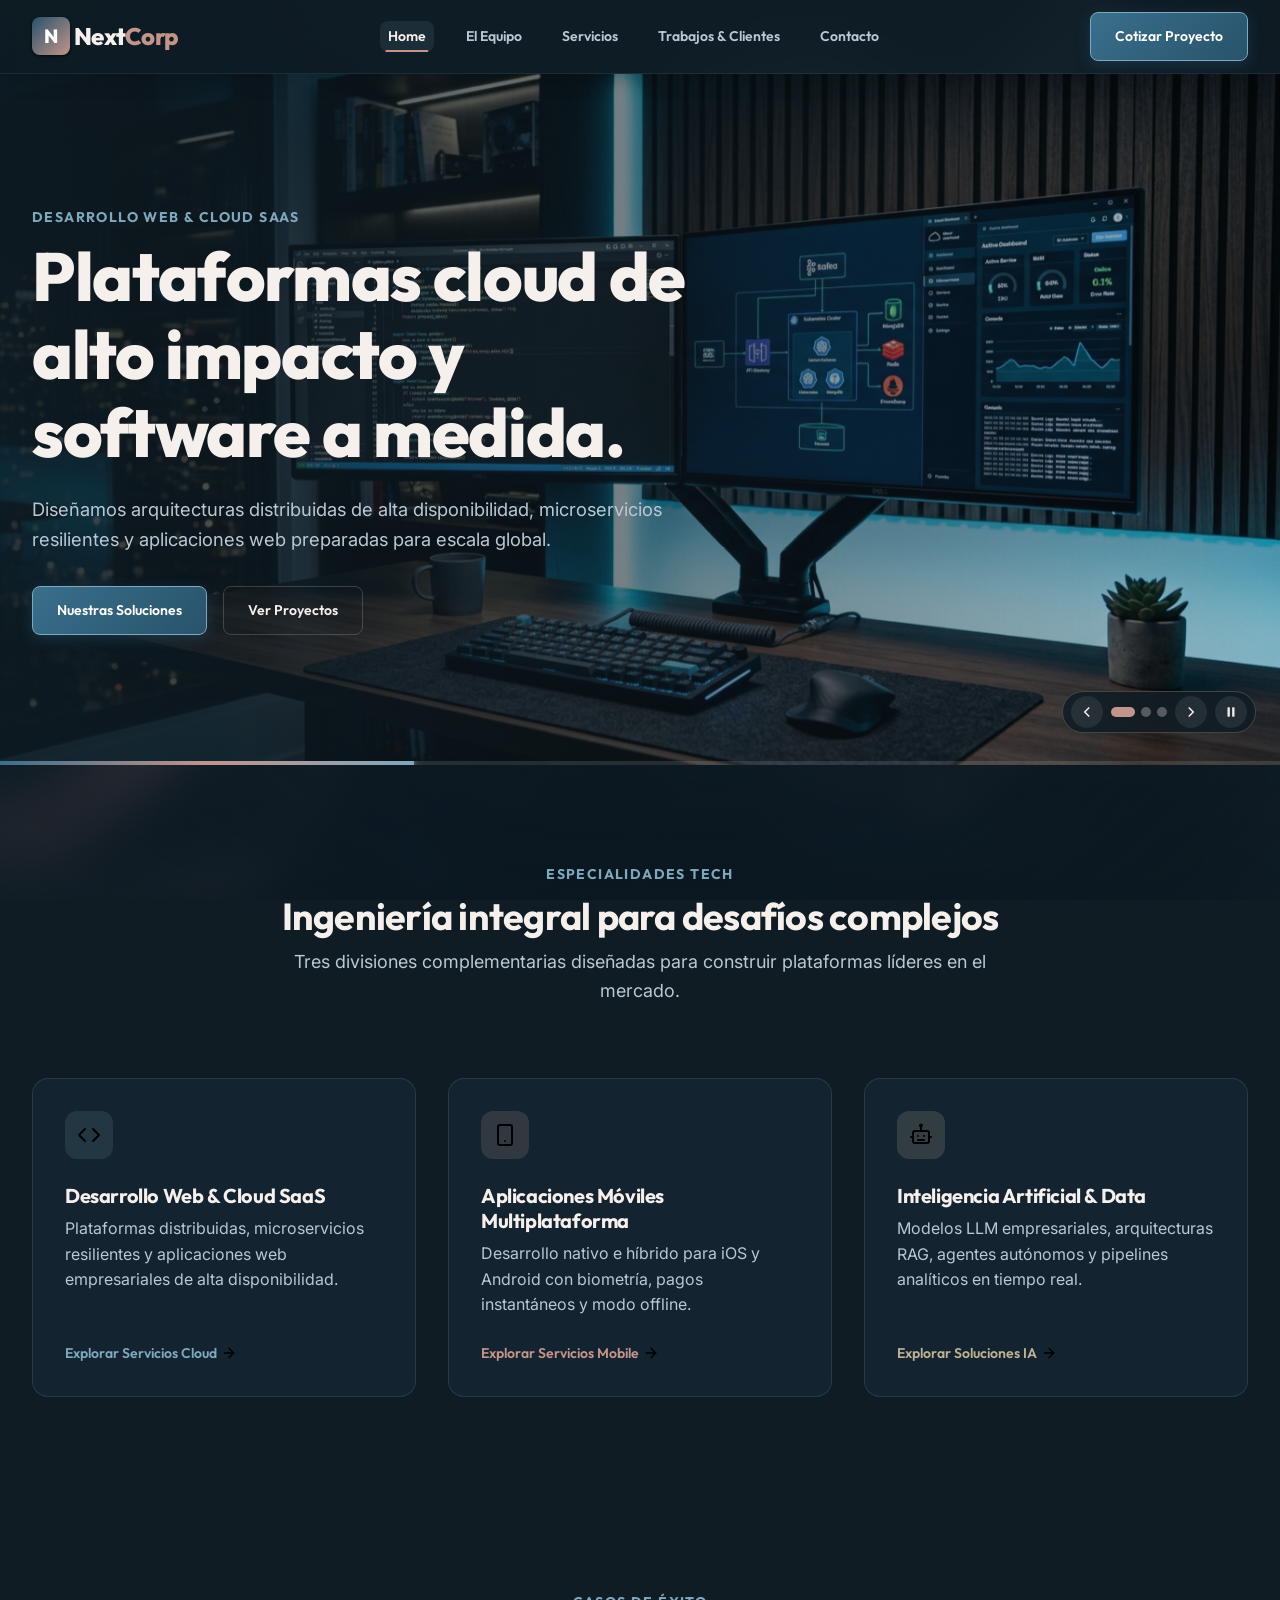
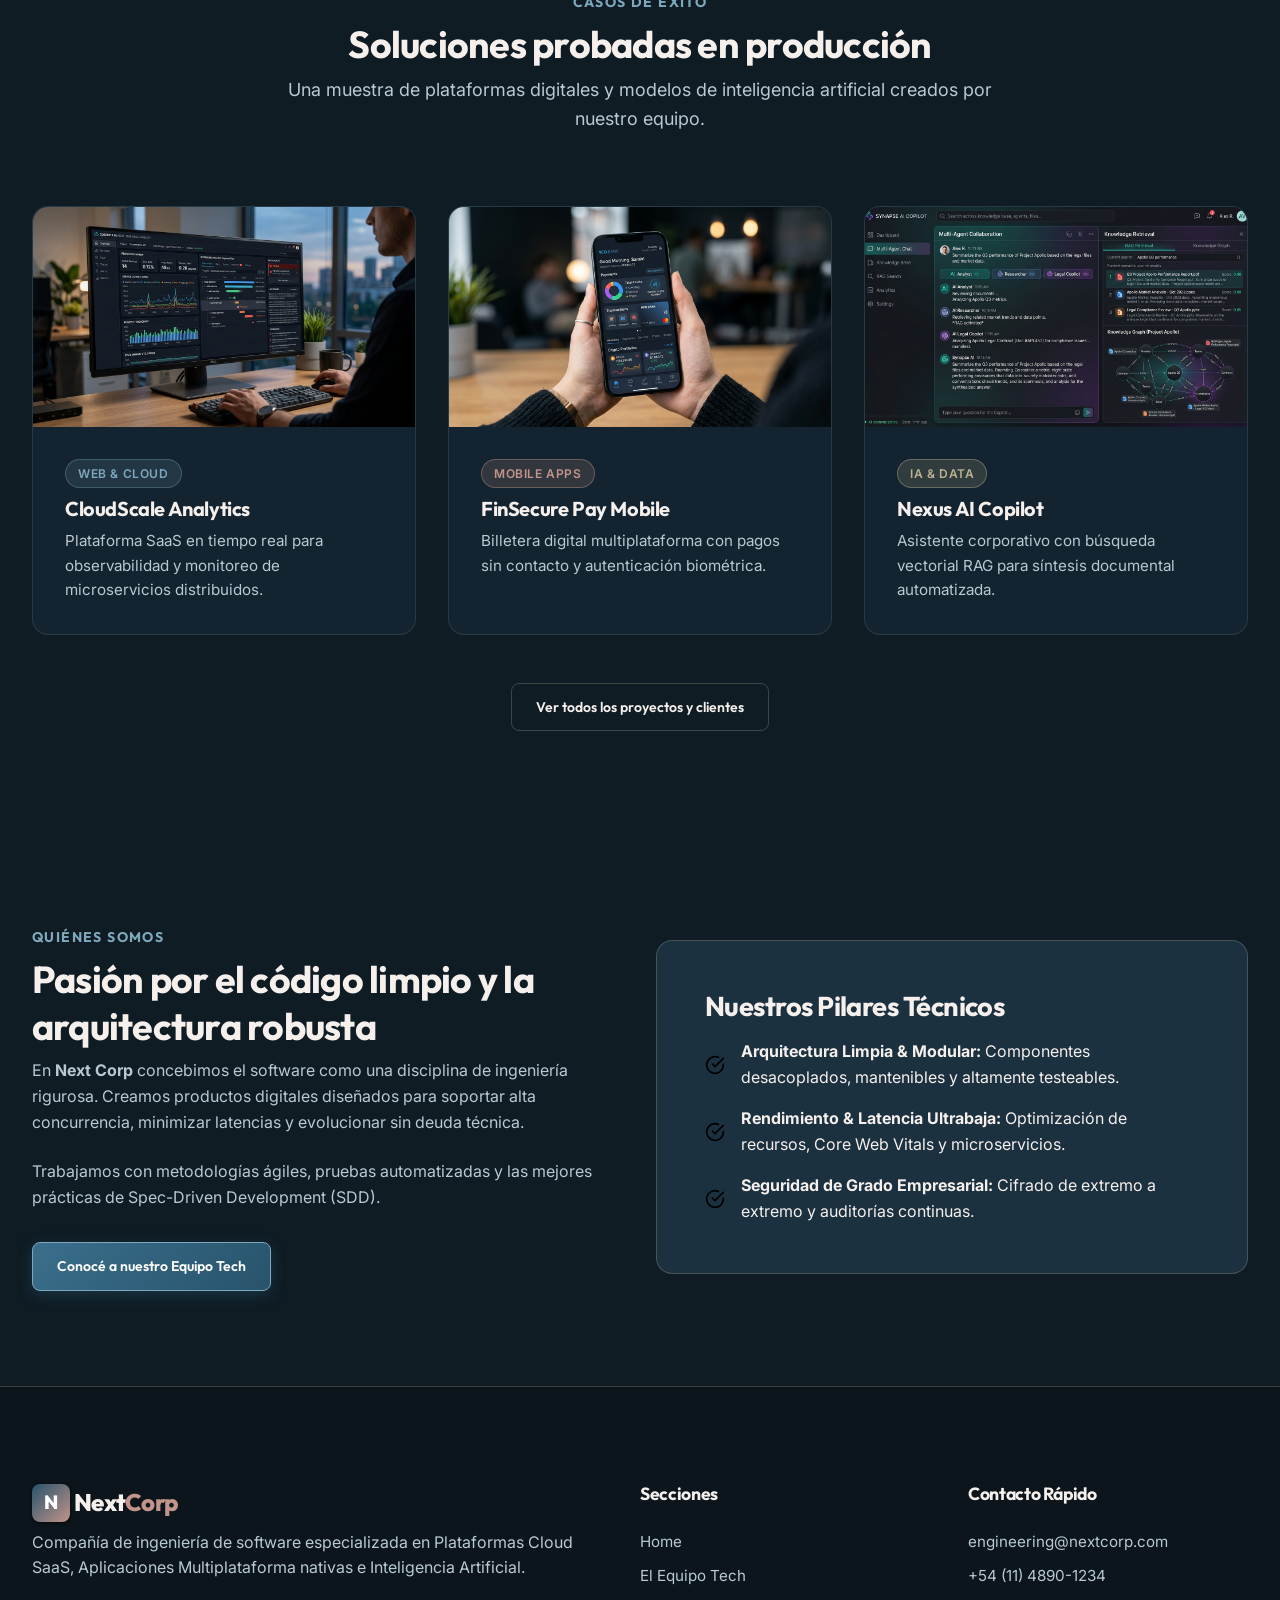
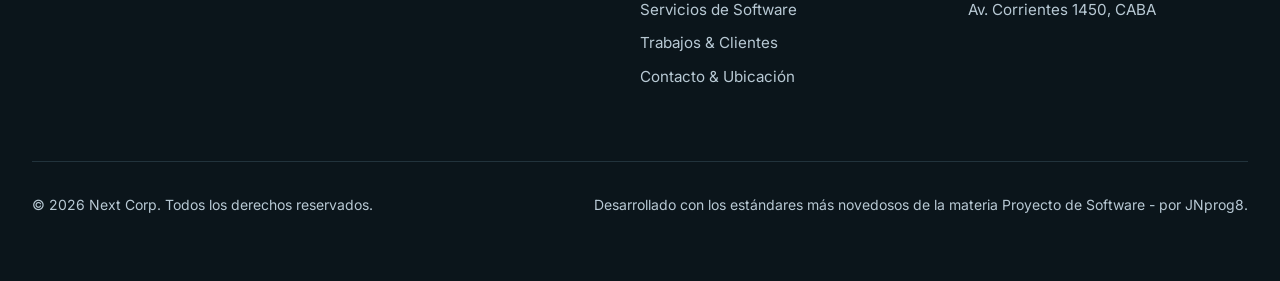
==== commit 2308e966: "portal web - Next Corp" ====
--- a/src/index.html
+++ b/src/index.html
@@ -196,7 +196,7 @@
           <article class="strip-card" data-animate data-delay="200">
             <div>
               <div class="strip-card__icon strip-card__icon--orange" aria-hidden="true">
-                <img src="assets/icons/code.svg" width="24" height="24" alt="">
+                <img src="assets/icons/smartphone.svg" width="24" height="24" alt="">
               </div>
               <h3 class="strip-card__title">Aplicaciones Móviles Multiplataforma</h3>
               <p>Desarrollo nativo e híbrido para iOS y Android con biometría, pagos instantáneos y modo offline.</p>
@@ -211,7 +211,7 @@
           <article class="strip-card" data-animate data-delay="300">
             <div>
               <div class="strip-card__icon strip-card__icon--teal" aria-hidden="true">
-                <img src="assets/icons/code.svg" width="24" height="24" alt="">
+                <img src="assets/icons/robot.svg" width="24" height="24" alt="">
               </div>
               <h3 class="strip-card__title">Inteligencia Artificial & Data</h3>
               <p>Modelos LLM empresariales, arquitecturas RAG, agentes autónomos y pipelines analíticos en tiempo real.</p>
@@ -329,7 +329,7 @@
             <span>Next<span class="logo__accent">Corp</span></span>
           </a>
           <p>
-            Compañía de ingeniería de software especializada en Plataformas Cloud SaaS, Aplicaciones Móviles nativas y Multiplataforma, e Inteligencia Artificial con arquitecturas RAG.
+            Compañía de ingeniería de software especializada en Plataformas Cloud SaaS, Aplicaciones Multiplataforma nativas e Inteligencia Artificial.
           </p>
         </div>
 
@@ -356,7 +356,7 @@
 
       <div class="footer-bottom">
         <p>&copy; 2026 Next Corp. Todos los derechos reservados.</p>
-        <p>Desarrollado con estándares de ingeniería por JNprog8.</p>
+        <p>Desarrollado con los estándares más novedosos de la materia Proyecto de Software - por JNprog8.</p>
       </div>
     </div>
   </footer>
--- a/src/css/base.css
+++ b/src/css/base.css
@@ -168,6 +168,11 @@
   border-width: 0;
 }
 
+/* Utilidad global de visibilidad para filtros y componentes */
+.is-hidden {
+  display: none !important;
+}
+
 /* Badges y Eyebrows */
 .eyebrow {
   display: inline-flex;
--- a/src/css/components.css
+++ b/src/css/components.css
@@ -573,7 +573,19 @@
   width: 100%;
   height: 100%;
   object-fit: cover;
+  object-position: center top;
+  transform-origin: center top;
   transition: transform var(--transition-slow);
+}
+
+.team-card__image--top {
+  object-position: center top;
+}
+
+.team-card__image--anderson,
+.team-card__image--neo {
+  object-position: center 35%;
+  transform-origin: center 35%;
 }
 
 .team-card:hover .team-card__image {
@@ -747,6 +759,10 @@
   transform: translateY(-6px);
   box-shadow: var(--elevation-4), var(--glow-primary);
   border-color: var(--color-tertiary);
+}
+
+.project-card.is-filtered-in {
+  animation: fadeIn 0.35s cubic-bezier(0.4, 0, 0.2, 1) forwards;
 }
 
 .project-card__image-wrap {
@@ -944,6 +960,11 @@
 
 .form-control.is-invalid {
   border-color: var(--color-error);
+  box-shadow: 0 0 0 1px var(--color-error);
+}
+
+.form-control.is-valid {
+  border-color: #52b788;
 }
 
 .form-error {
@@ -970,6 +991,13 @@
   background: var(--color-success-bg);
   color: var(--color-success);
   border: 1px solid var(--color-success);
+}
+
+.form-status.is-error {
+  display: block;
+  background: rgba(224, 86, 36, 0.15);
+  color: #ff8566;
+  border: 1px solid var(--color-error);
 }
 
 .contact-info-list {
